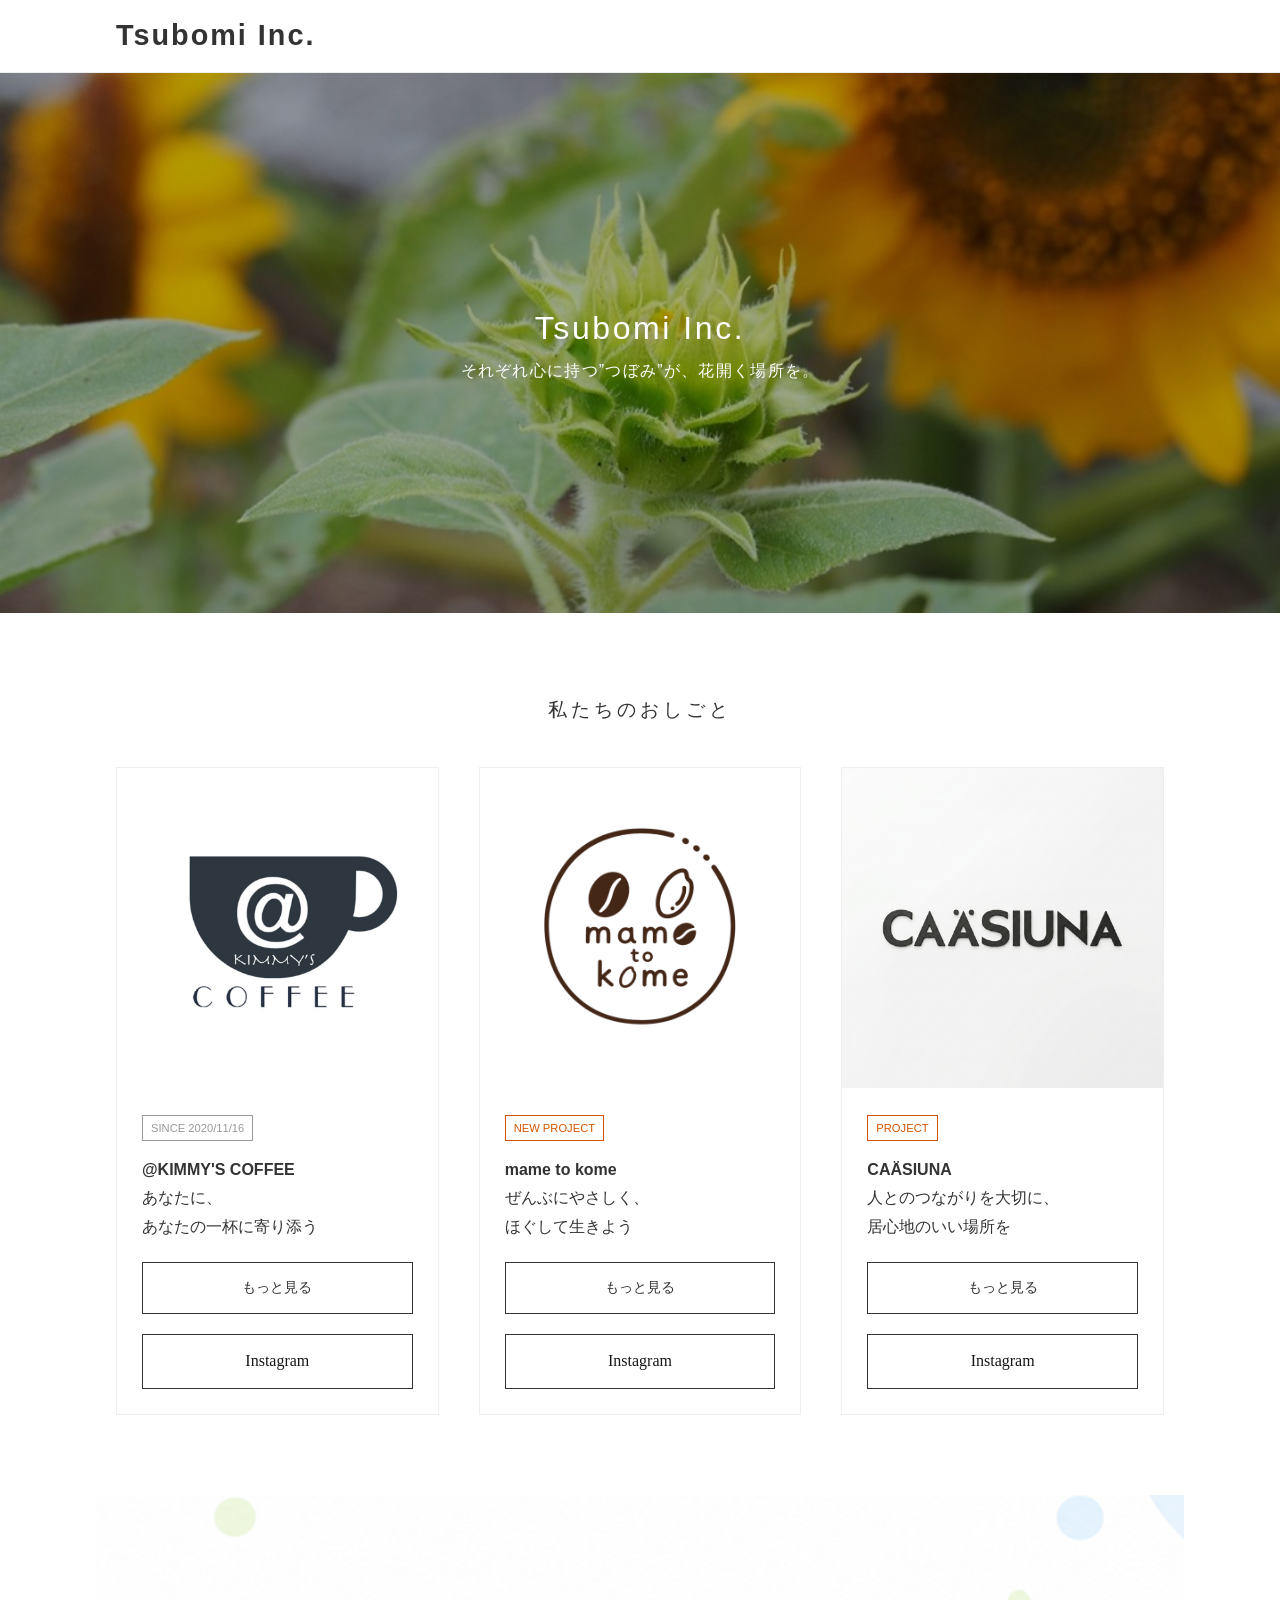
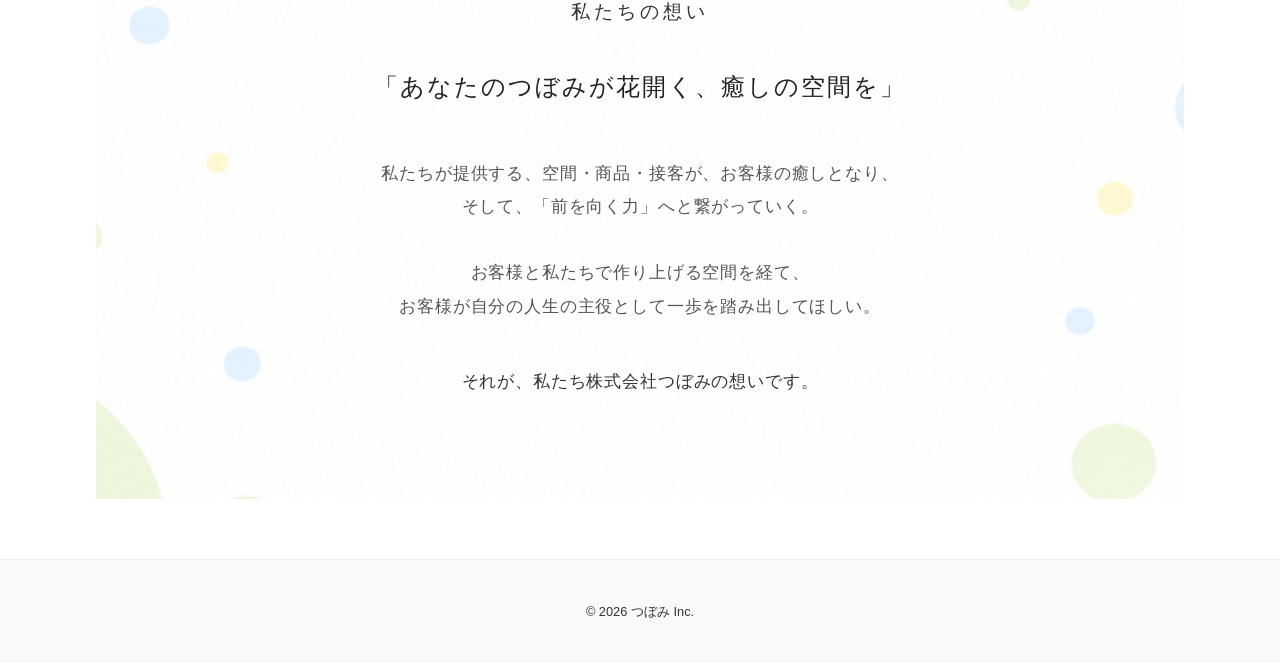
==== index.html @ c1097f4b "Add files via upload" ====
<!DOCTYPE html>
<html lang="ja">
<head>
    <meta charset="UTF-8">
    <meta name="viewport" content="width=device-width, initial-scale=1.0">
    <title>Tsubomi Inc. Portfolio</title>
    <link rel="stylesheet" href="css/common.css">
    <link rel="stylesheet" href="css/top.css">
</head>
<body>
    <header>
        <div class="headerContents">
            <h1 onclick="location.href='./index.html'">Tsubomi Inc.</h1>
        </div>
    </header>

    <section class="slideImages">
        <div>
            <div class="slide active" style="background-image: url('img/top/slide1.jpg');"></div>
            <div class="slide" style="background-image: url('img/top/slide2.jpg');"></div>
            <div class="slide" style="background-image: url('img/top/slide3.jpg');"></div>
            <div class="slide" style="background-image: url('img/top/slide4.jpg');"></div>
            <div class="slide" style="background-image: url('img/top/slide5.jpg');"></div>
        </div>
        <div class="slideImages-text">
            <h2 class="slideImages-title">Tsubomi Inc.</h2>
            <p class="slideImages-subtitle">それぞれ心に持つ”つぼみ”が、花開く場所を。</p>
        </div>
    </section>


    <main class="main-content">
        <section class="business">
            <h3 class="section-title">私たちのおしごと</h3>
            <div class="grid">
                <div class="card" 
                    data-images=
                        '["img/top/thumb_kimmyscoffee1.jpg", "img/top/thumb_kimmyscoffee2.jpg", "img/top/thumb_kimmyscoffee3.jpg", "img/top/thumb_kimmyscoffee4.jpg", "img/top/thumb_kimmyscoffee5.jpg"]'
                    >
                    <div class="card-img" style="background-image: url('img/top/thumb_kimmyscoffee1.jpg');"></div>
                    <div class="card-body">
                        <span class="label">SINCE 2020/11/16</span>
                        <h4>@KIMMY'S COFFEE</h4>
                        <p>
                            あなたに、
                            <br>
                            あなたの一杯に寄り添う
                        </p>
                        <a href="pages/kimmyscoffee.html" class="btn-more">もっと見る</a>
                        <a href="https://www.instagram.com/kimmys_coffee?utm_source=ig_web_button_share_sheet&igsh=ZDNlZDc0MzIxNw==" target="_blank" class="btn-instagram">Instagram</a>
                    </div>
                </div>
                <div class="card">
                    <div class="card-img" style="background-image: url('img/top/thumb_mametokome1.jpg');"></div>
                    <div class="card-body">
                        <span class="label new">NEW PROJECT</span>
                        <h4>mame to kome</h4>
                        <p>
                            ぜんぶにやさしく、
                            <br>
                            ほぐして生きよう
                        </p>
                        <a href="pages/mame_to_kome.html" class="btn-more">もっと見る</a>
                        <!--<p class="btn-more" style="background-color: #616161;">Coming Soon</p>-->
                        <a href="https://www.instagram.com/mame__to__kome?utm_source=ig_web_button_share_sheet&igsh=ZDNlZDc0MzIxNw==" target="_blank" class="btn-instagram">Instagram</a>
                    </div>
                </div>
                <div class="card">
                    <div class="card-img" style="background-image: url('img/top/thumb_caasiuna1.jpg');"></div>
                    <div class="card-body">
                        <span class="label new">PROJECT</span>
                        <h4>CAÄSIUNA</h4>
                        <p>
                            人とのつながりを大切に、
                            <br>
                            居心地のいい場所を
                        </p>
                        <a href="pages/caasiuna.html" class="btn-more">もっと見る</a>
                        <a href="https://www.instagram.com/caasiuna?utm_source=ig_web_button_share_sheet&igsh=ZDNlZDc0MzIxNw==" target="_blank" class="btn-instagram">Instagram</a>
                    </div>
                </div>
            </div>
        </section>
        <section class="our-philosophy" style="background-image: url('img/top/philosophy-concept-image.jpg');">
            <h3 class="section-title">私たちの想い</h3>
            <div class="philosophy-content">
                <h4 class="philosophy-concept">「あなたのつぼみが花開く、癒しの空間を」</h4>
                
                <div class="philosophy-text">
                    <p>
                        私たちが提供する、空間・商品・接客が、お客様の癒しとなり、<br class="pc-only">
                        そして、「前を向く力」へと繋がっていく。
                    </p>
                    <p>
                        お客様と私たちで作り上げる空間を経て、<br class="pc-only">
                        お客様が自分の人生の主役として一歩を踏み出してほしい。
                    </p>
                    <p class="philosophy-highlight">
                        それが、私たち株式会社つぼみの想いです。
                    </p>
                </div>
            </div>
        </section>
    </main>


    <footer>
        <p>&copy; 2026 つぼみ Inc.</p>
    </footer>

    <script src="js/common.js"></script>
</body>
</html>
---- css/common.css ----
/* リセット・共通設定 */
* {
    box-sizing:border-box;
    margin:0;
    padding:0;
}

body {
    font-family:"Helvetica Neue", Arial, sans-serif;
    color:#333;
    background:#fff;
    line-height:1.8;
}

/* ==============
   ヘッダー
   ============== */
header {
    padding:10px 0;
    border-bottom:1px solid #eee;
    position:sticky;
    top: 0;
    background:#fff;
    z-index:100;
}

.headerContents {
    text-align:left;
    max-width:85%;
    margin:0 auto;
    padding:0 20px;
}

header h1 {
    font-size:1.8rem;
    letter-spacing:2px;
    cursor: pointer;
}

/* ============================
   ヒーローエリア（スライドショー）
   ============================ */
.slideImages {
    height:60vh;
    position:relative;
    overflow:hidden;
    background:#000;
}

.slide.active {
    opacity:1;
}

.slide {
    position:absolute;
    width:100%;
    height:100%;
    background-size:cover;
    background-position:center;
    opacity:0;
    transition:opacity 1s;
}

.slideImages-text { 
    position:absolute; 
    width:100%; 
    height:100%; 
    display:flex; 
    flex-direction:column; 
    align-items:center; 
    justify-content:center;
    color:#fff;
    background:rgba(0,0,0,0.3);
    z-index:2; 
}

.slideImages-title {
    font-family:'Inter', sans-serif;
    font-weight:350;
    letter-spacing:0.08em;
    font-size:32px;
}

.slideImages-subtitle {
    font-family:"Noto Sans JP", sans-serif;
    font-weight:300;
    letter-spacing:0.08em;
    font-size:16px;
    text-align:center;
}

/* ============================
   フッター
   ============================ */
footer {
    text-align:center;
    padding:40px 0;
    background:#f9f9f9;
    font-size:0.8rem;
    border-top:1px solid #eee;
    margin-top:60px;
}

/* レスポンシブ */
@media (max-width: 768px) {
    header h1 {
        font-size:1.4rem;
    }
}
---- css/top.css ----
/* ==========================================================================
   事業紹介グリッド (Existing Styles[cite:9])
   ========================================================================== */

.business { 
    padding:80px 20px;
    max-width:85%;
    margin:0 auto;
}

.section-title { 
    text-align:center; 
    margin-bottom:40px; 
    font-weight:300; 
    letter-spacing:4px; 
}

.grid { 
    display:grid; 
    grid-template-columns:repeat(auto-fit, minmax(300px, 1fr)); 
    gap:40px; 
}

.card { 
    border:1px solid #eee; 
    overflow:hidden; 
    transition:transform 0.3s; 
}

.card:hover { 
    transform:translateY(-5px); 
}

.card-img { 
    height:320px; 
    background-size:cover; 
    background-position:center; 
    position:relative;
    overflow:hidden;
    z-index:1;
    transition:opacity 0.5s ease-in-out; 
}

.card-body { 
    padding:25px; 
}

.label { 
    font-size:0.7rem; 
    color:#999; 
    border:1px solid #999; 
    padding:2px 8px; 
    margin-bottom:15px; 
    display:inline-block; 
}

.label.new { 
    color:#d35400; 
    border-color:#d35400; 
}

.btn-more { 
    display:block; 
    text-align:center; 
    padding:12px; 
    border:1px solid #333; 
    color:#333; 
    text-decoration:none; 
    margin-top:20px; 
    font-size:0.9rem; 
}

.btn-more:hover { 
    background-color:#eee;
}

.btn-instagram { 
    display:block; 
    font-family:serif;
    text-align:center; 
    padding:12px; 
    border:1px solid #333; 
    color:#171717; 
    text-decoration:none; 
    margin-top:20px; 
    font-size:16px; 
}

.btn-instagram:hover { 
    background-color:#eee; 
}

@media (max-width:768px) {
    .grid { 
        grid-template-columns:1fr; 
    }
}

/* ==========================================================================
   カード画像切り替え用追加スタイル (ヒーローエリアと統一[cite:10])
   ========================================================================== */

/* 
   背面レイヤー (::before)
   本体が透明になる間、次に表示される画像をここで待機させます
*/
.card-img::before {
    content:"";
    position:absolute;
    top:0;
    left:0;
    width:100%;
    height:100%;
    background-size:cover;
    background-position:center;
    background-image:var(--next-img); /* JSから次の画像を受け取る */
    z-index:-1; /* 本体の背景画像の下に配置 */
}

/* 
   JavaScriptでこのクラスが付与されると、
   本体が2秒かけて透明になり、背面の ::before が見えてきます
*/
.card-img.fade-out {
    opacity:0;
}

/* ==========================================================================
   私たちの想い (our-philosophy) 統一感重視スタイル
   ========================================================================== */
.our-philosophy {
    padding:100px 20px; /* 上下の十分な余白で空気感を演出 */
    text-align:center;
    background-position:center;
    max-width:85%;
    height:100%;
    background-repeat:no-repeat;
    margin:0 auto;
}

/* コンテンツ全体の幅制限 */
.philosophy-content {
    max-width:100%;
    margin:0 auto;
    padding:0 20px;
}

/* 企業理念（メインコピー） */
.philosophy-concept {
    font-size:1.5rem;
    font-weight:300;       /* 「私たちのおしごと」のタイトルと統一 */
    letter-spacing:2px;
    color:#222;
    margin-bottom:50px;
    line-height:1.6;
}

/* 背景にある想いの文章 */
.philosophy-text {
    display:flex;
    flex-direction:column;
    gap:32px;              /* 行間ではなく段落間の心地よい余白 */
}

.philosophy-text p {
    font-size:1.05rem;
    color:#555;            /* カード内のテキストに近い、強すぎない黒 */
    line-height:2;         /* ゆったりとした読みやすさ */
    letter-spacing:0.05em;
    margin:0;
}

/* 最後の締めの一文をわずかに強調 */
.philosophy-highlight {
    font-weight:400;
    color:#333 !important;
    margin-top:10px !important;
}

/* PC時のみ改行するためのクラス */
.pc-only {
    display:inline;
}

/* ==========================================================================
   レスポンシブ対応（スマホ用）
   ========================================================================== */
@media (max-width:768px) {
    .section-title{
        font-size:15px;
    }

    .label { 
        font-size:8.5px; 
        color:#999; 
        border:1px solid #999; 
        padding:2px 8px; 
        margin-bottom:8.5px; 
        display:inline-block; 
    }

    .card-body h4{
        font-size:15px;
    }

    .card-body p{
        font-size:12px;
    }

    .btn-more { 
    display:block; 
    text-align:center; 
    padding:12px; 
    border:1px solid #333; 
    color:#333; 
    text-decoration:none; 
    margin-top:20px; 
    font-size:11px; 
    }

    .btn-more:hover { 
        background-color:#eee;
    }

    .btn-instagram { 
        display:block; 
        font-family:serif;
        text-align:center; 
        padding:12px; 
        border:1px solid #333; 
        color:#171717; 
        text-decoration:none; 
        margin-top:20px; 
        font-size:11px; 
    }

    .our-philosophy {
        padding:70px 0 90px; /* スマホ用に上下余白を少しタイトに */
    }

    .philosophy-concept {
        font-size:14.0px;
        margin-bottom:30px;
        padding:0 10px;
    }

    .philosophy-text {
        gap:21px;
    }

    .philosophy-text p {
        font-size:11px;
        line-height:1.8;
        padding:0 5px;
        text-align:center/*justify*/;  /* スマホ画面で文字の端を揃えてスッキリ見せる */
    }

    /* スマホでは画面幅に応じて自然に改行させるためPC用の改行を無効化 */
    /* PC時のみ改行するためのクラス */
    .mobile-only {
        display:inline;
    }
}
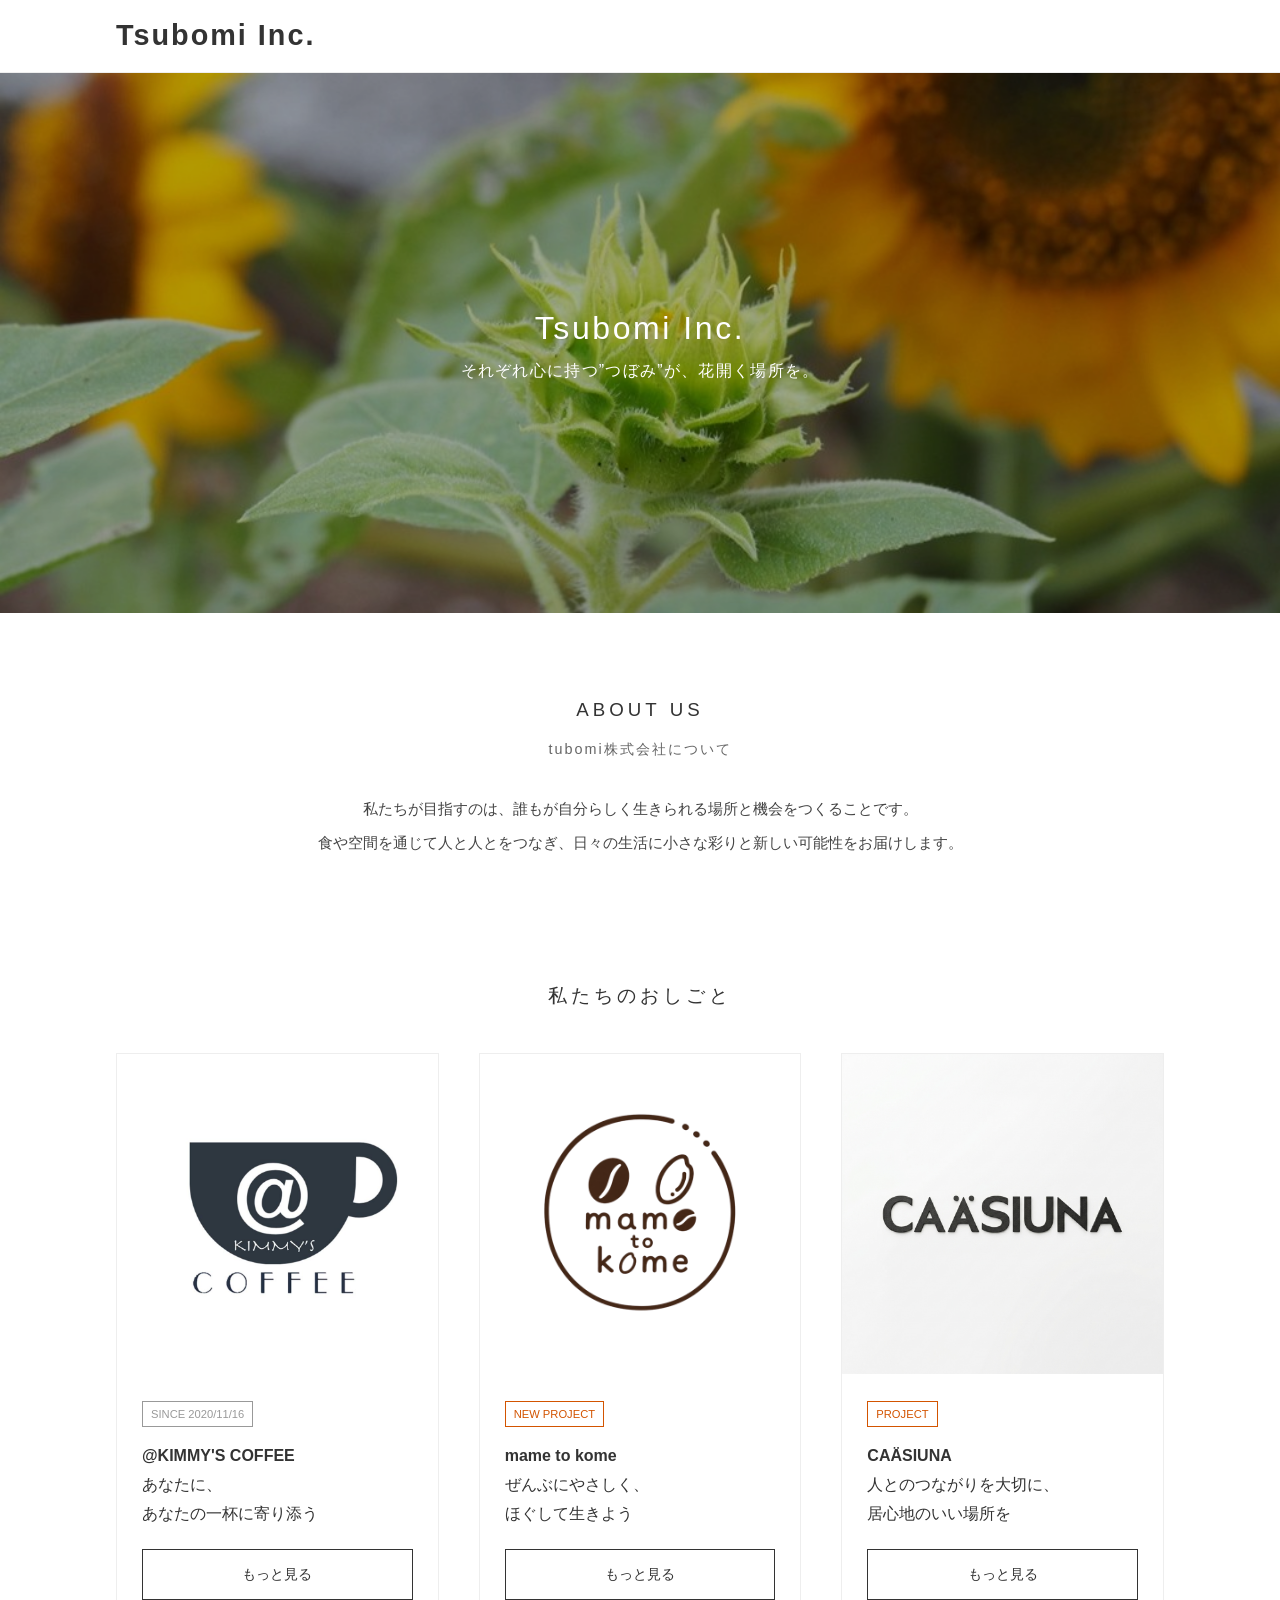
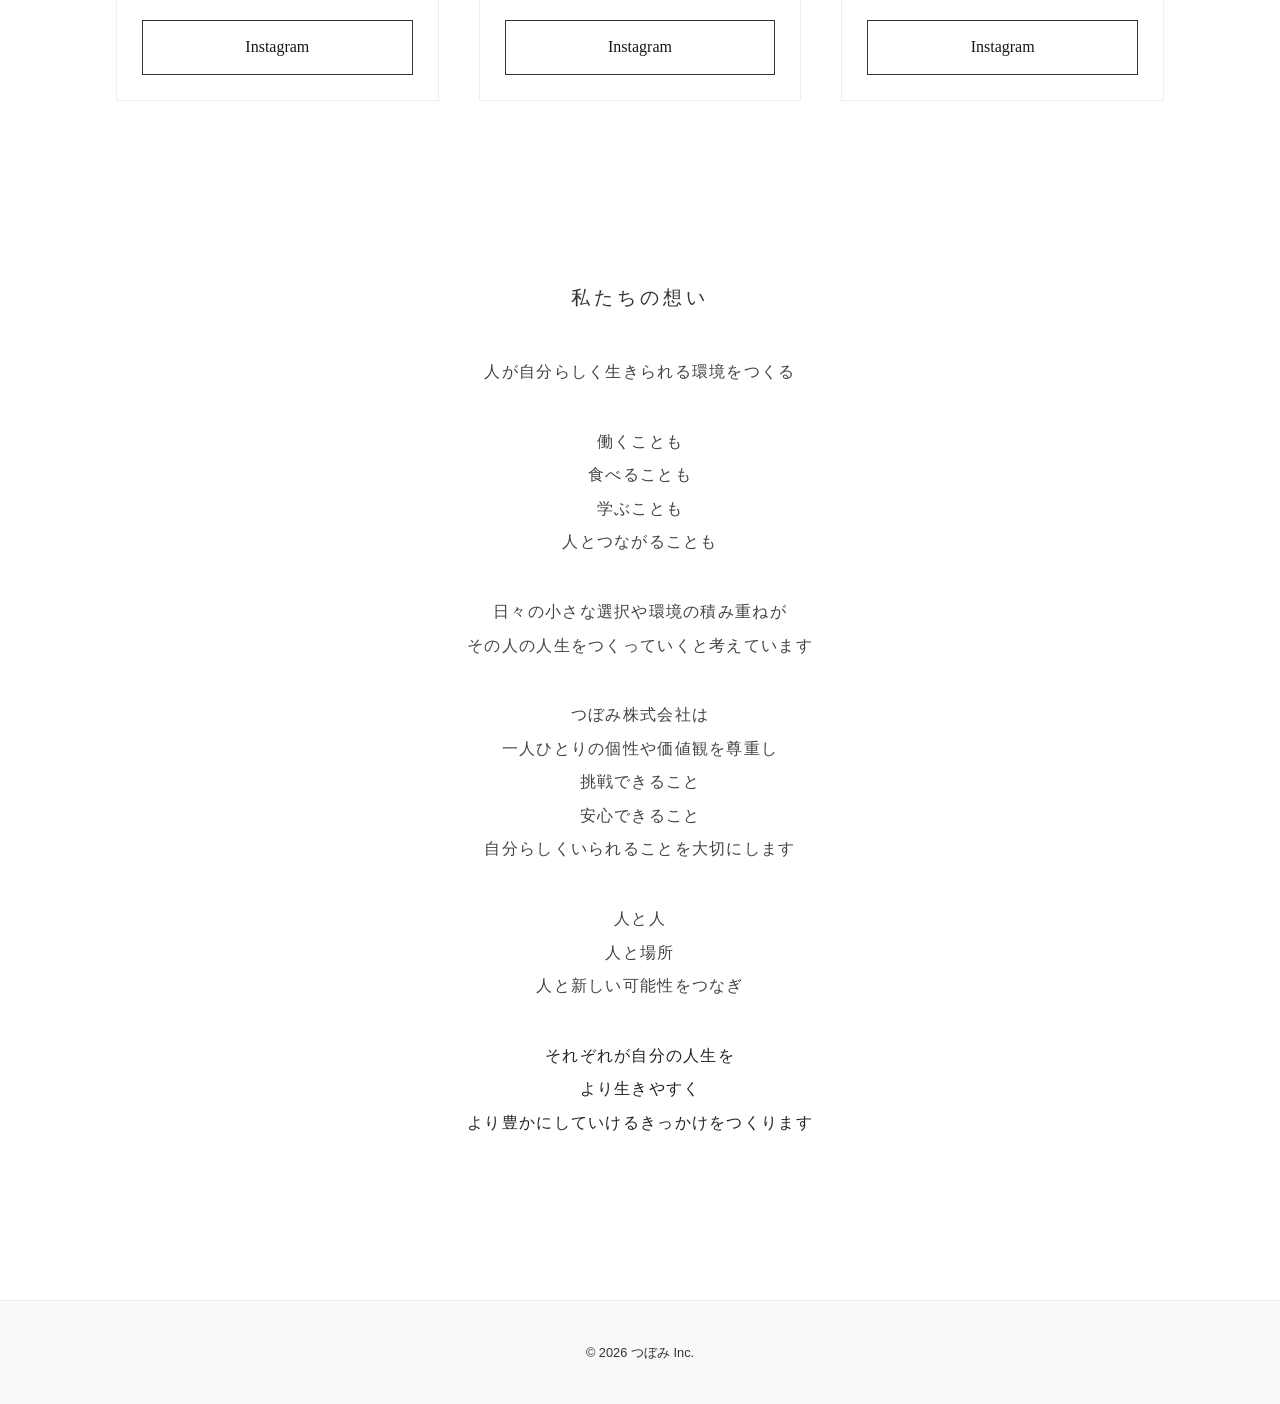
==== commit 96f17213: "Add files via upload" ====
--- a/index.html
+++ b/index.html
@@ -30,6 +30,18 @@
 
 
     <main class="main-content">
+
+        <section class="about-us">
+            <h3 class="section-title">ABOUT US</h3>
+            <p class="about-subtitle">tubomi株式会社について</p>
+            <div class="about-content">
+                <p>
+                    私たちが目指すのは、誰もが自分らしく生きられる場所と機会をつくることです。<br>
+                    食や空間を通じて人と人とをつなぎ、日々の生活に小さな彩りと新しい可能性をお届けします。
+                </p>
+            </div>
+        </section>
+
         <section class="business">
             <h3 class="section-title">私たちのおしごと</h3>
             <div class="grid">
@@ -81,6 +93,50 @@
                 </div>
             </div>
         </section>
+        <!-- 更新：私たちの想い（経営理念） -->
+        <!-- 私たちの想い（経営理念） -->
+        <section class="our-philosophy">
+            <h3 class="section-title">私たちの想い</h3>
+            <div class="philosophy-content">
+                <div class="philosophy-text">
+                    <p class="philosophy-concept">人が自分らしく生きられる環境をつくる</p>
+                    
+                    <p class="philosophy-group">
+                        働くことも<br>
+                        食べることも<br>
+                        学ぶことも<br>
+                        人とつながることも
+                    </p>
+                    
+                    <p class="philosophy-group">
+                        日々の小さな選択や環境の積み重ねが<br>
+                        その人の人生をつくっていくと考えています
+                    </p>
+                    
+                    <p class="philosophy-group">
+                        つぼみ株式会社は<br>
+                        一人ひとりの個性や価値観を尊重し<br>
+                        挑戦できること<br>
+                        安心できること<br>
+                        自分らしくいられることを大切にします
+                    </p>
+                    
+                    <p class="philosophy-group">
+                        人と人<br>
+                        人と場所<br>
+                        人と新しい可能性をつなぎ
+                    </p>
+                    
+                    <p class="philosophy-group philosophy-highlight">
+                        それぞれが自分の人生を<br>
+                        より生きやすく<br>
+                        より豊かにしていけるきっかけをつくります
+                    </p>
+                </div>
+            </div>
+        </section>
+        <!--
+        
         <section class="our-philosophy" style="background-image: url('img/top/philosophy-concept-image.jpg');">
             <h3 class="section-title">私たちの想い</h3>
             <div class="philosophy-content">
@@ -101,6 +157,7 @@
                 </div>
             </div>
         </section>
+        -->
     </main>
 
 
--- a/css/top.css
+++ b/css/top.css
@@ -124,12 +124,90 @@
 .card-img.fade-out {
     opacity:0;
 }
-
+/* ==========================================================================
+   tubomi株式会社について (about-us)
+   ========================================================================== */
+.about-us {
+    padding:80px 20px 40px;
+    max-width:85%;
+    margin:0 auto;
+    text-align:center;
+}
+
+.about-subtitle {
+    font-size:0.9rem;
+    color:#666;
+    letter-spacing:2px;
+    margin-top:-30px;
+    margin-bottom:30px;
+}
+
+.about-content {
+    max-width:700px;
+    margin:0 auto;
+    line-height:2.2;
+    color:#444;
+    font-size:0.95rem;
+}
+
+/* ==========================================================================
+   私たちの想い (our-philosophy) 改訂スタイル
+   ========================================================================== */
+.our-philosophy {
+    padding:100px 20px;
+    text-align:center;
+    background-position:center;
+    background-size:cover;
+    background-repeat:no-repeat;
+    max-width:85%;
+    margin:0 auto;
+}
+
+.philosophy-content {
+    max-width:800px;
+    margin:0 auto;
+    padding:0 20px;
+}
+
+/* 経営理念メインコピー */
+.philosophy-concept {
+    font-size:1.6rem;
+    font-weight:400;
+    letter-spacing:3px;
+    color:#222;
+    margin-bottom:50px;
+    line-height:1.6;
+}
+
+/* 本文テキストブロック */
+.philosophy-text {
+    display:flex;
+    flex-direction:column;
+    gap:36px;
+}
+
+.philosophy-text p {
+    font-size:1rem;
+    color:#444;
+    line-height:2.1;
+    letter-spacing:0.08em;
+    margin:0;
+}
+
+.philosophy-list {
+    line-height:2.4 !important;
+}
+
+.philosophy-highlight {
+    font-weight:500;
+    color:#222 !important;
+}
 /* ==========================================================================
    私たちの想い (our-philosophy) 統一感重視スタイル
    ========================================================================== */
+/*
 .our-philosophy {
-    padding:100px 20px; /* 上下の十分な余白で空気感を演出 */
+    padding:100px 20px;
     text-align:center;
     background-position:center;
     max-width:85%;
@@ -139,6 +217,7 @@
 }
 
 /* コンテンツ全体の幅制限 */
+/*
 .philosophy-content {
     max-width:100%;
     margin:0 auto;
@@ -146,9 +225,10 @@
 }
 
 /* 企業理念（メインコピー） */
+/*
 .philosophy-concept {
     font-size:1.5rem;
-    font-weight:300;       /* 「私たちのおしごと」のタイトルと統一 */
+    font-weight:300;
     letter-spacing:2px;
     color:#222;
     margin-bottom:50px;
@@ -156,21 +236,23 @@
 }
 
 /* 背景にある想いの文章 */
+/*
 .philosophy-text {
     display:flex;
     flex-direction:column;
-    gap:32px;              /* 行間ではなく段落間の心地よい余白 */
+    gap:32px;
 }
 
 .philosophy-text p {
     font-size:1.05rem;
-    color:#555;            /* カード内のテキストに近い、強すぎない黒 */
-    line-height:2;         /* ゆったりとした読みやすさ */
+    color:#555;
+    line-height:2;
     letter-spacing:0.05em;
     margin:0;
 }
 
 /* 最後の締めの一文をわずかに強調 */
+/*
 .philosophy-highlight {
     font-weight:400;
     color:#333 !important;
@@ -178,6 +260,7 @@
 }
 
 /* PC時のみ改行するためのクラス */
+/*
 .pc-only {
     display:inline;
 }
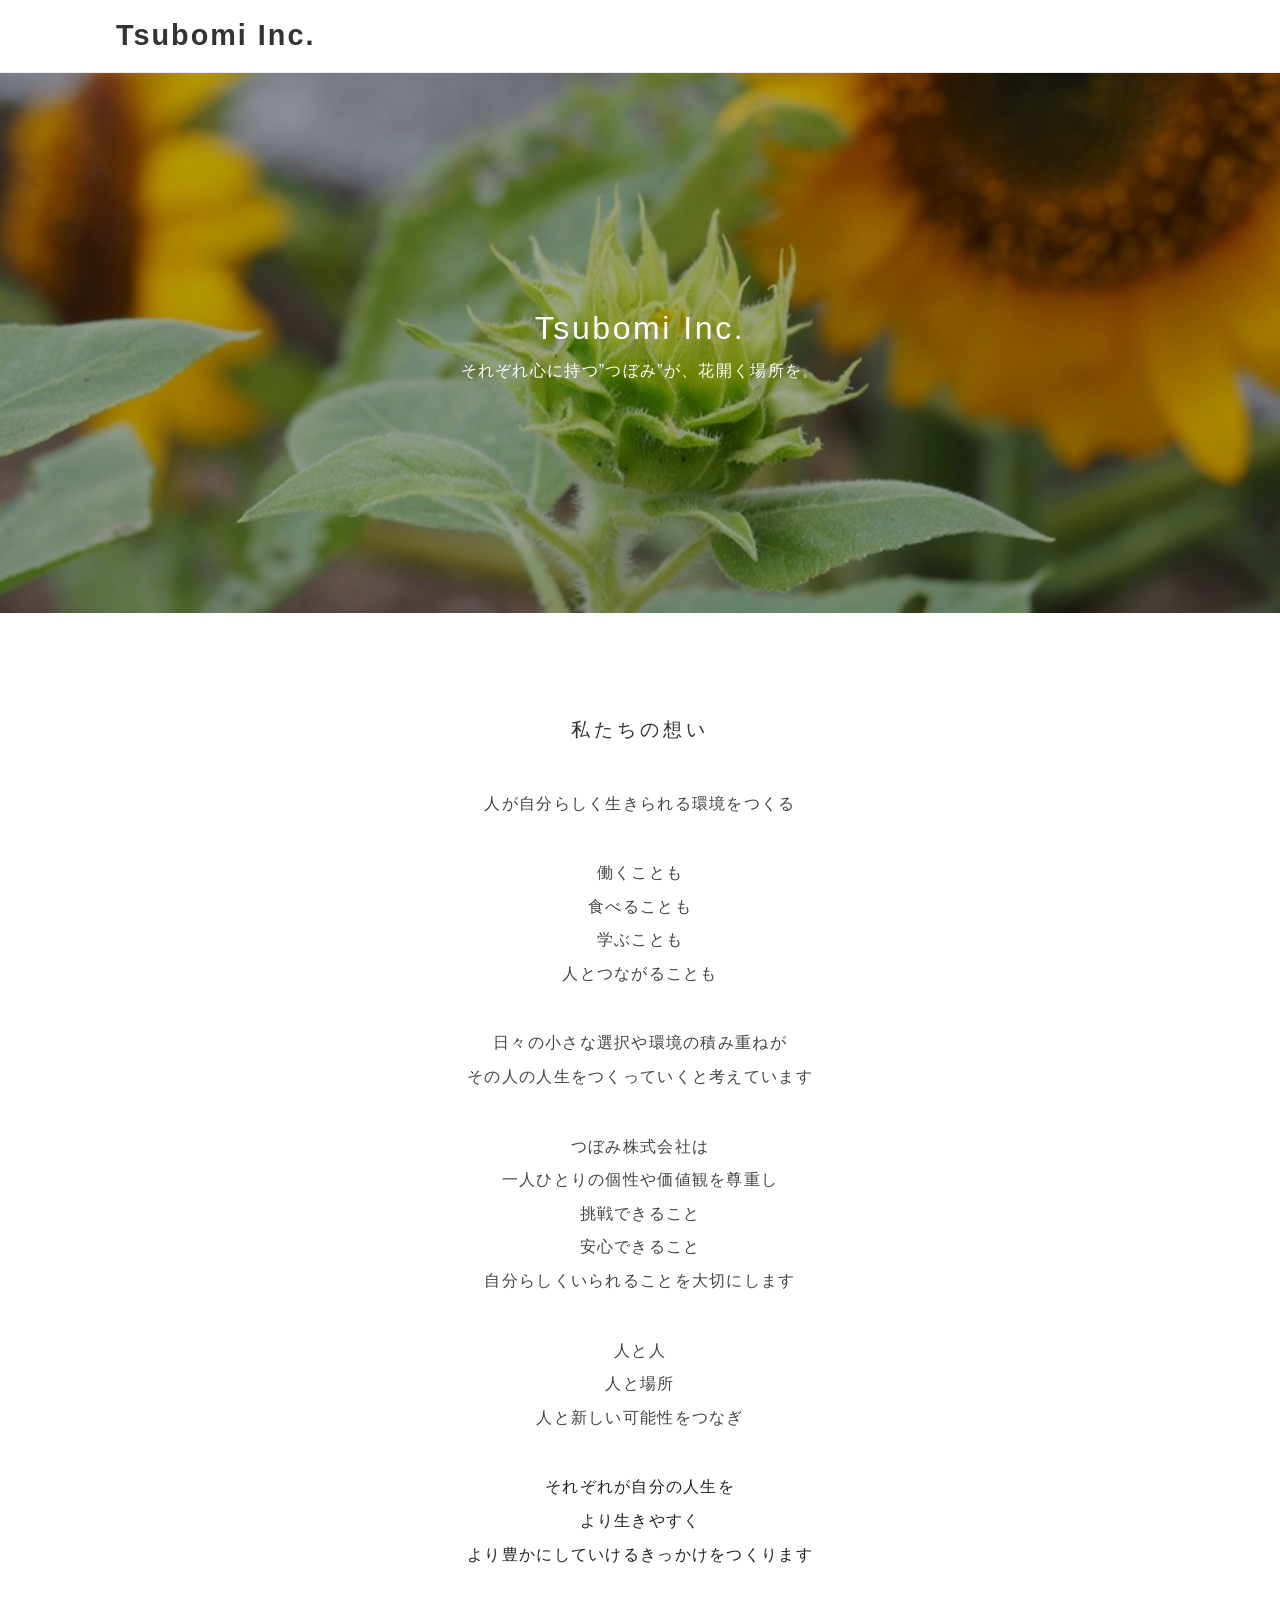
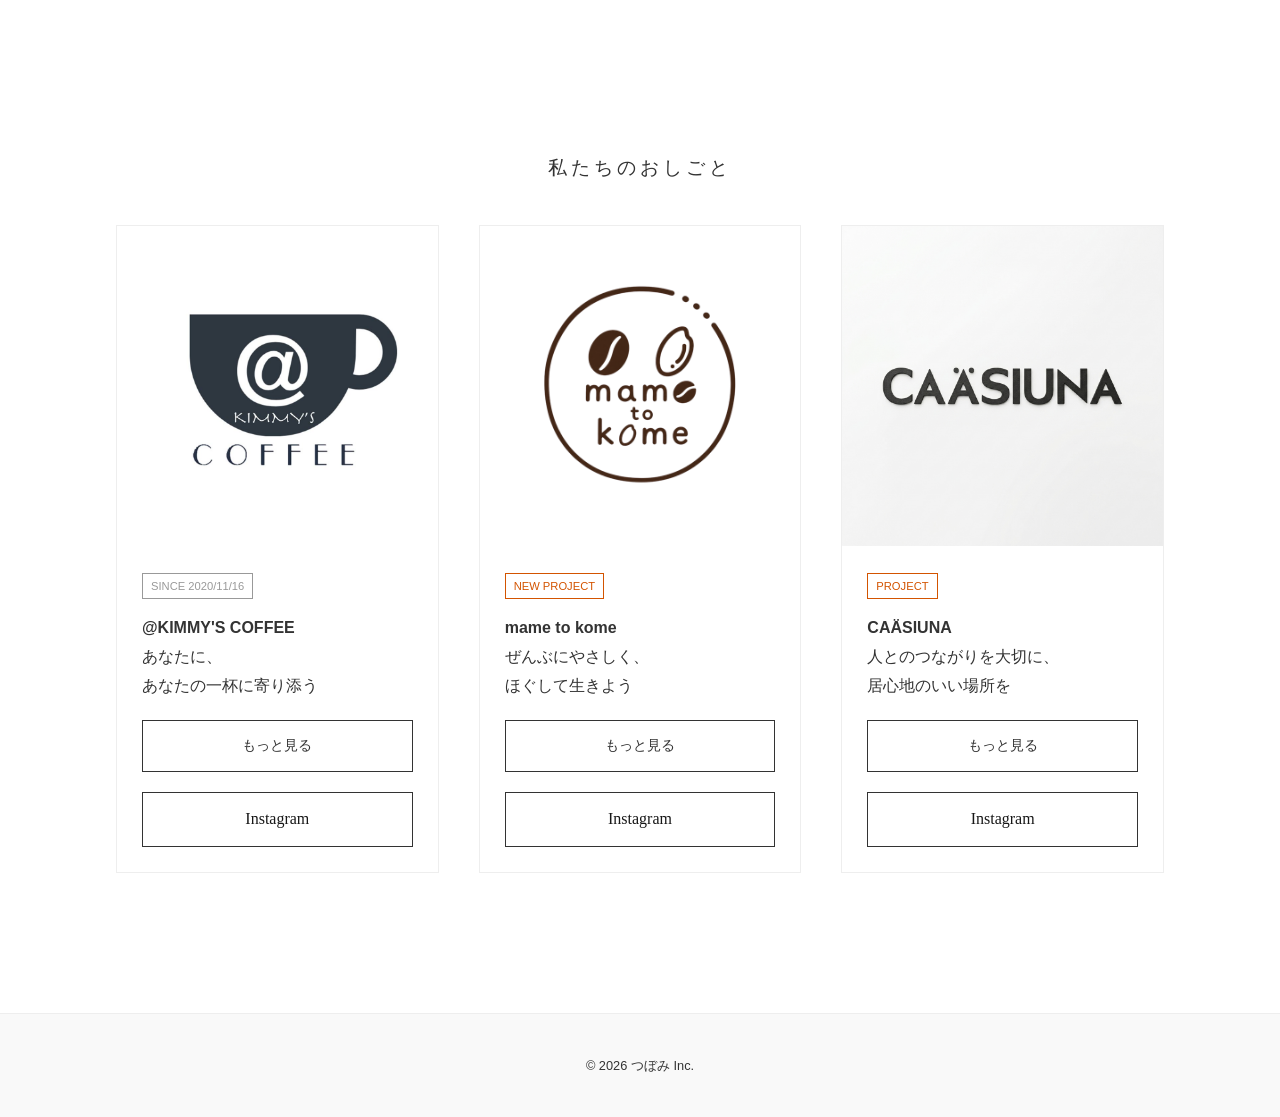
==== commit 59bc1d2c: "Add files via upload" ====
--- a/index.html
+++ b/index.html
@@ -31,6 +31,50 @@
 
     <main class="main-content">
 
+        <!-- 更新：私たちの想い（経営理念） -->
+        <!-- 私たちの想い（経営理念） -->
+        <section class="our-philosophy">
+            <h3 class="section-title">私たちの想い</h3>
+            <div class="philosophy-content">
+                <div class="philosophy-text">
+                    <p class="philosophy-concept">人が自分らしく生きられる環境をつくる</p>
+                    
+                    <p class="philosophy-group">
+                        働くことも<br>
+                        食べることも<br>
+                        学ぶことも<br>
+                        人とつながることも
+                    </p>
+                    
+                    <p class="philosophy-group">
+                        日々の小さな選択や環境の積み重ねが<br>
+                        その人の人生をつくっていくと考えています
+                    </p>
+                    
+                    <p class="philosophy-group">
+                        つぼみ株式会社は<br>
+                        一人ひとりの個性や価値観を尊重し<br>
+                        挑戦できること<br>
+                        安心できること<br>
+                        自分らしくいられることを大切にします
+                    </p>
+                    
+                    <p class="philosophy-group">
+                        人と人<br>
+                        人と場所<br>
+                        人と新しい可能性をつなぎ
+                    </p>
+                    
+                    <p class="philosophy-group philosophy-highlight">
+                        それぞれが自分の人生を<br>
+                        より生きやすく<br>
+                        より豊かにしていけるきっかけをつくります
+                    </p>
+                </div>
+            </div>
+        </section>
+
+        <!--
         <section class="about-us">
             <h3 class="section-title">ABOUT US</h3>
             <p class="about-subtitle">tubomi株式会社について</p>
@@ -41,7 +85,7 @@
                 </p>
             </div>
         </section>
-
+        -->
         <section class="business">
             <h3 class="section-title">私たちのおしごと</h3>
             <div class="grid">
@@ -93,48 +137,7 @@
                 </div>
             </div>
         </section>
-        <!-- 更新：私たちの想い（経営理念） -->
-        <!-- 私たちの想い（経営理念） -->
-        <section class="our-philosophy">
-            <h3 class="section-title">私たちの想い</h3>
-            <div class="philosophy-content">
-                <div class="philosophy-text">
-                    <p class="philosophy-concept">人が自分らしく生きられる環境をつくる</p>
-                    
-                    <p class="philosophy-group">
-                        働くことも<br>
-                        食べることも<br>
-                        学ぶことも<br>
-                        人とつながることも
-                    </p>
-                    
-                    <p class="philosophy-group">
-                        日々の小さな選択や環境の積み重ねが<br>
-                        その人の人生をつくっていくと考えています
-                    </p>
-                    
-                    <p class="philosophy-group">
-                        つぼみ株式会社は<br>
-                        一人ひとりの個性や価値観を尊重し<br>
-                        挑戦できること<br>
-                        安心できること<br>
-                        自分らしくいられることを大切にします
-                    </p>
-                    
-                    <p class="philosophy-group">
-                        人と人<br>
-                        人と場所<br>
-                        人と新しい可能性をつなぎ
-                    </p>
-                    
-                    <p class="philosophy-group philosophy-highlight">
-                        それぞれが自分の人生を<br>
-                        より生きやすく<br>
-                        より豊かにしていけるきっかけをつくります
-                    </p>
-                </div>
-            </div>
-        </section>
+
         <!--
         
         <section class="our-philosophy" style="background-image: url('img/top/philosophy-concept-image.jpg');">
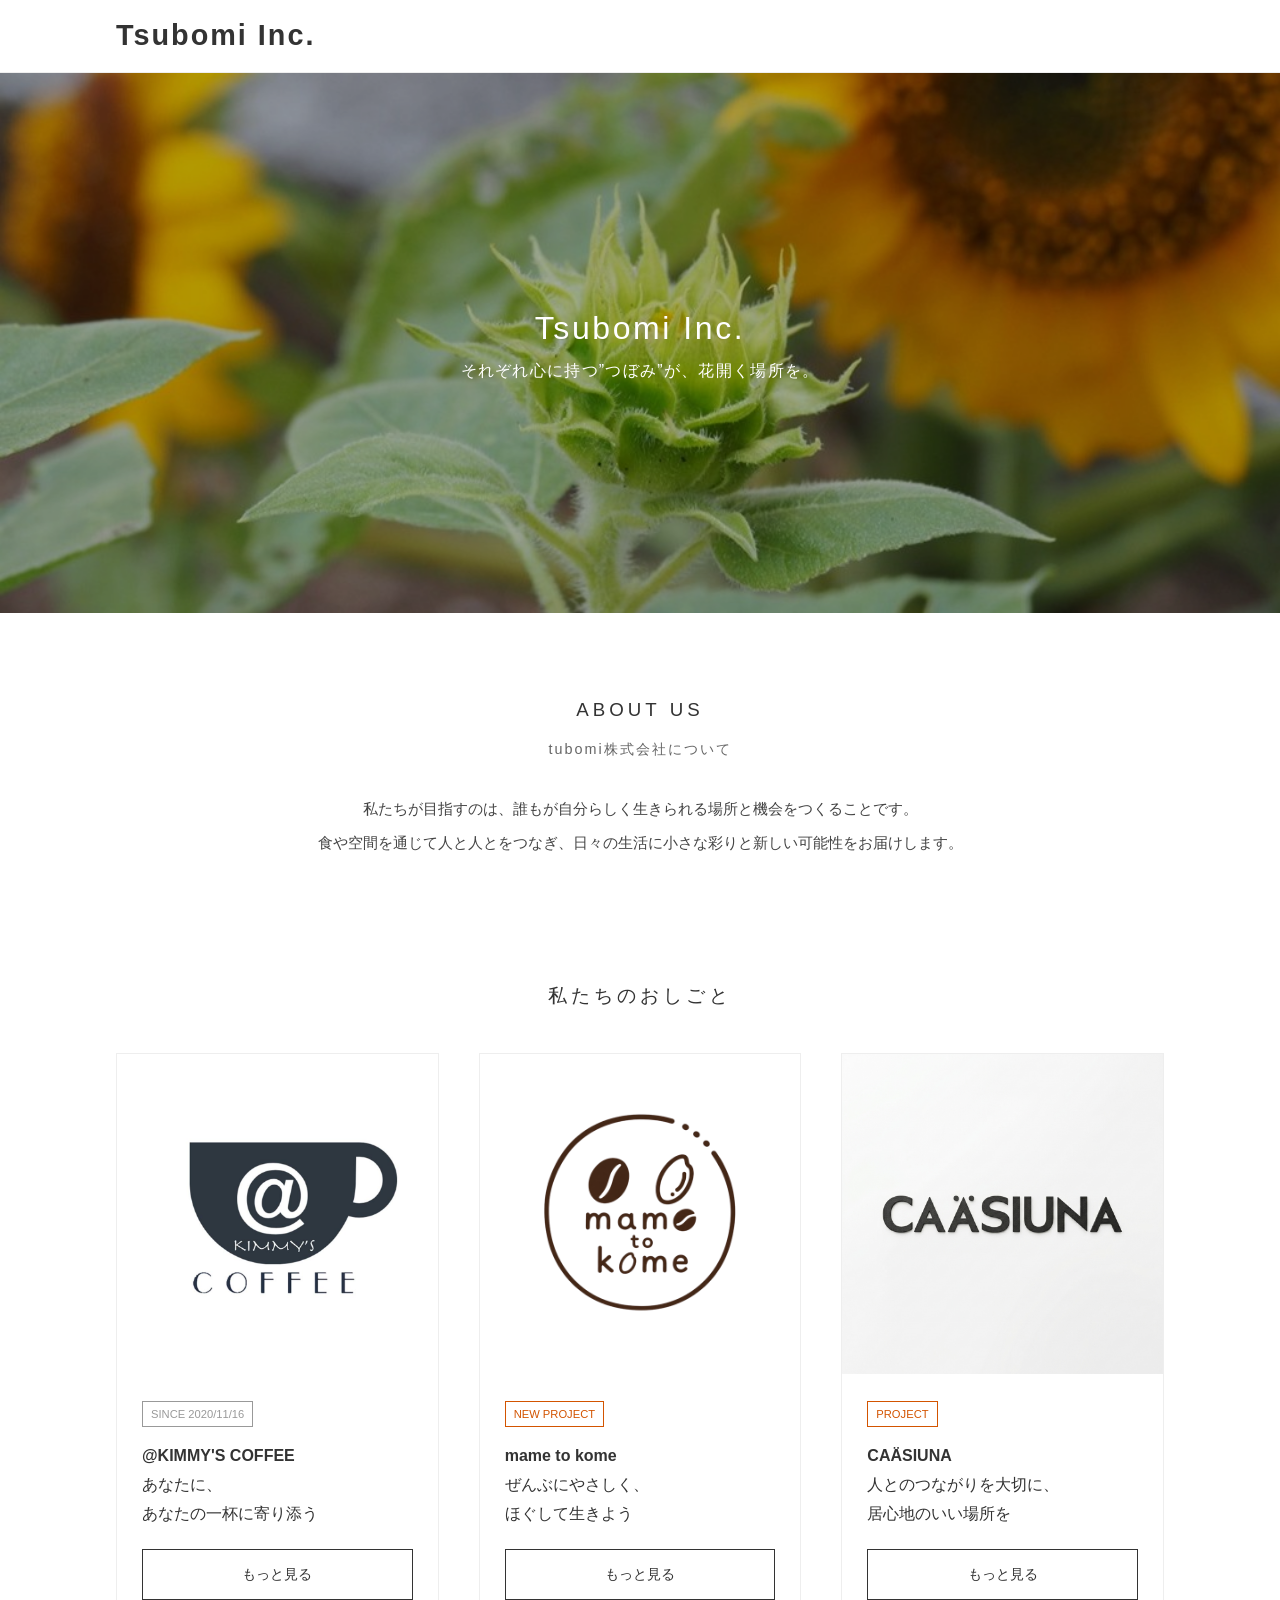
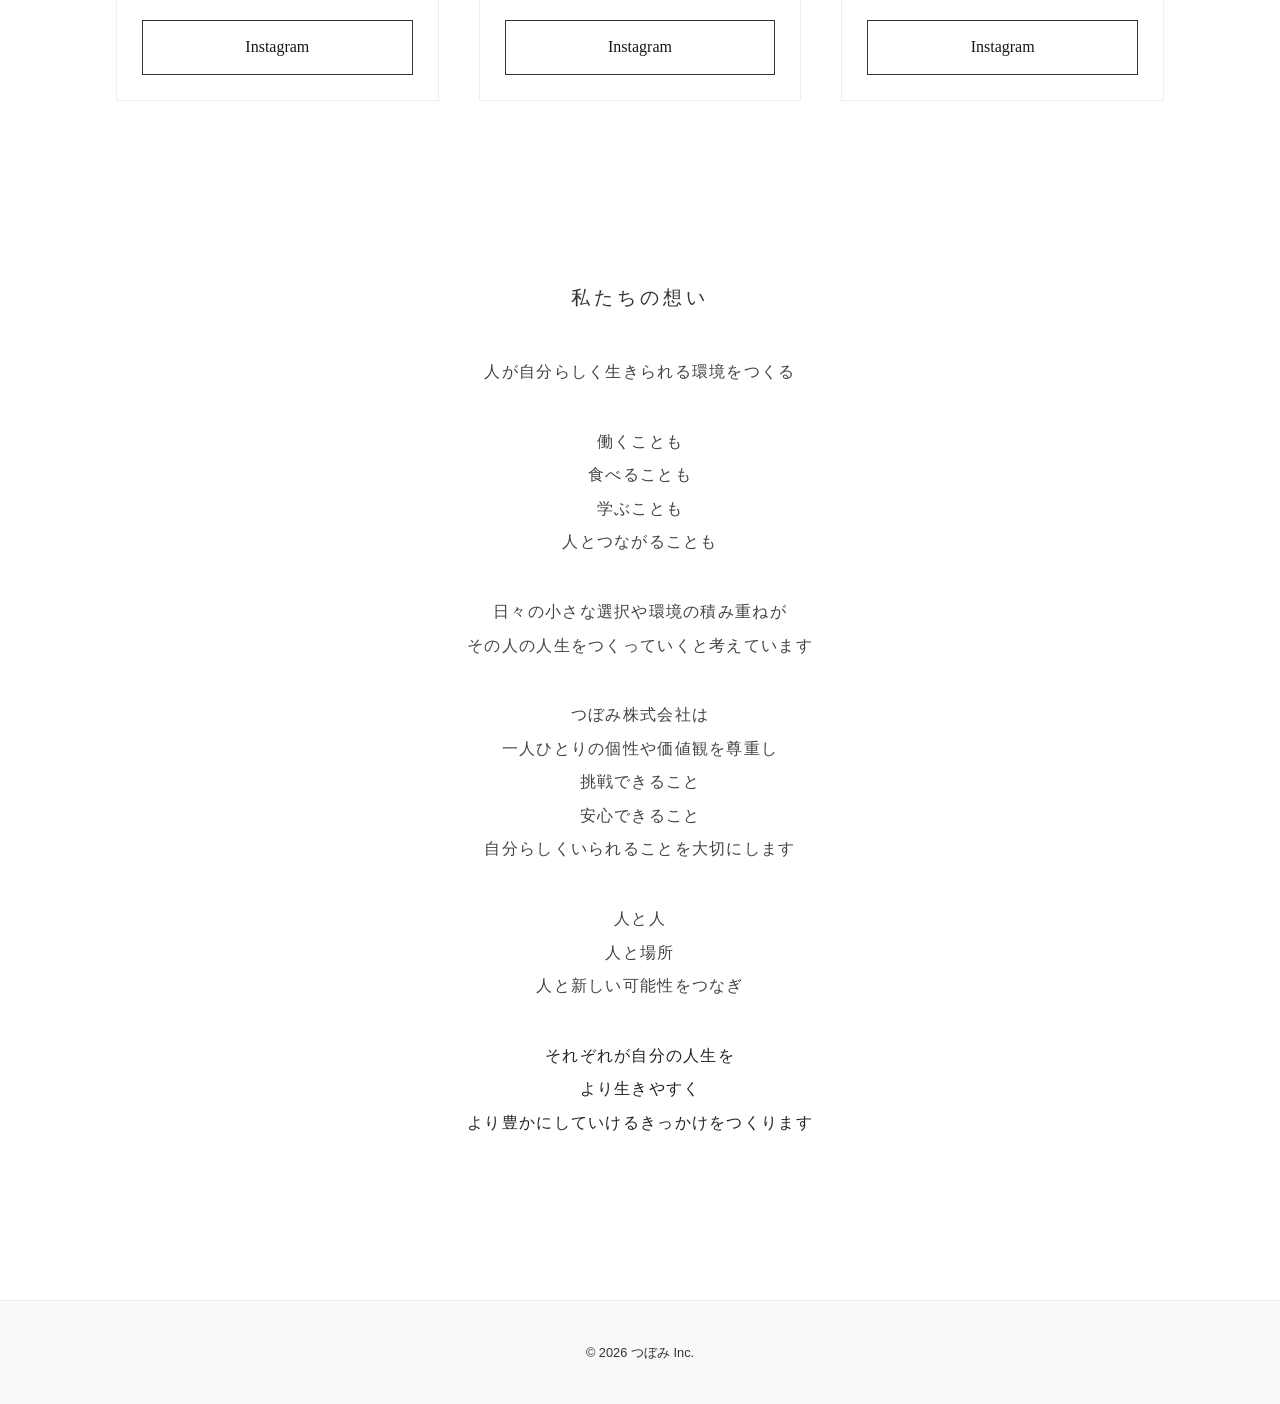
==== commit 807d505c: "Add files via upload" ====
--- a/index.html
+++ b/index.html
@@ -30,51 +30,7 @@
 
 
     <main class="main-content">
-
-        <!-- 更新：私たちの想い（経営理念） -->
-        <!-- 私たちの想い（経営理念） -->
-        <section class="our-philosophy">
-            <h3 class="section-title">私たちの想い</h3>
-            <div class="philosophy-content">
-                <div class="philosophy-text">
-                    <p class="philosophy-concept">人が自分らしく生きられる環境をつくる</p>
-                    
-                    <p class="philosophy-group">
-                        働くことも<br>
-                        食べることも<br>
-                        学ぶことも<br>
-                        人とつながることも
-                    </p>
-                    
-                    <p class="philosophy-group">
-                        日々の小さな選択や環境の積み重ねが<br>
-                        その人の人生をつくっていくと考えています
-                    </p>
-                    
-                    <p class="philosophy-group">
-                        つぼみ株式会社は<br>
-                        一人ひとりの個性や価値観を尊重し<br>
-                        挑戦できること<br>
-                        安心できること<br>
-                        自分らしくいられることを大切にします
-                    </p>
-                    
-                    <p class="philosophy-group">
-                        人と人<br>
-                        人と場所<br>
-                        人と新しい可能性をつなぎ
-                    </p>
-                    
-                    <p class="philosophy-group philosophy-highlight">
-                        それぞれが自分の人生を<br>
-                        より生きやすく<br>
-                        より豊かにしていけるきっかけをつくります
-                    </p>
-                </div>
-            </div>
-        </section>
-
-        <!--
+        
         <section class="about-us">
             <h3 class="section-title">ABOUT US</h3>
             <p class="about-subtitle">tubomi株式会社について</p>
@@ -85,7 +41,7 @@
                 </p>
             </div>
         </section>
-        -->
+        
         <section class="business">
             <h3 class="section-title">私たちのおしごと</h3>
             <div class="grid">
@@ -138,6 +94,48 @@
             </div>
         </section>
 
+        <!-- 更新：私たちの想い（経営理念） -->
+        <!-- 私たちの想い（経営理念） -->
+        <section class="our-philosophy">
+            <h3 class="section-title">私たちの想い</h3>
+            <div class="philosophy-content">
+                <div class="philosophy-text">
+                    <p class="philosophy-concept">人が自分らしく生きられる環境をつくる</p>
+                    
+                    <p class="philosophy-group">
+                        働くことも<br>
+                        食べることも<br>
+                        学ぶことも<br>
+                        人とつながることも
+                    </p>
+                    
+                    <p class="philosophy-group">
+                        日々の小さな選択や環境の積み重ねが<br>
+                        その人の人生をつくっていくと考えています
+                    </p>
+                    
+                    <p class="philosophy-group">
+                        つぼみ株式会社は<br>
+                        一人ひとりの個性や価値観を尊重し<br>
+                        挑戦できること<br>
+                        安心できること<br>
+                        自分らしくいられることを大切にします
+                    </p>
+                    
+                    <p class="philosophy-group">
+                        人と人<br>
+                        人と場所<br>
+                        人と新しい可能性をつなぎ
+                    </p>
+                    
+                    <p class="philosophy-group philosophy-highlight">
+                        それぞれが自分の人生を<br>
+                        より生きやすく<br>
+                        より豊かにしていけるきっかけをつくります
+                    </p>
+                </div>
+            </div>
+        </section>
         <!--
         
         <section class="our-philosophy" style="background-image: url('img/top/philosophy-concept-image.jpg');">
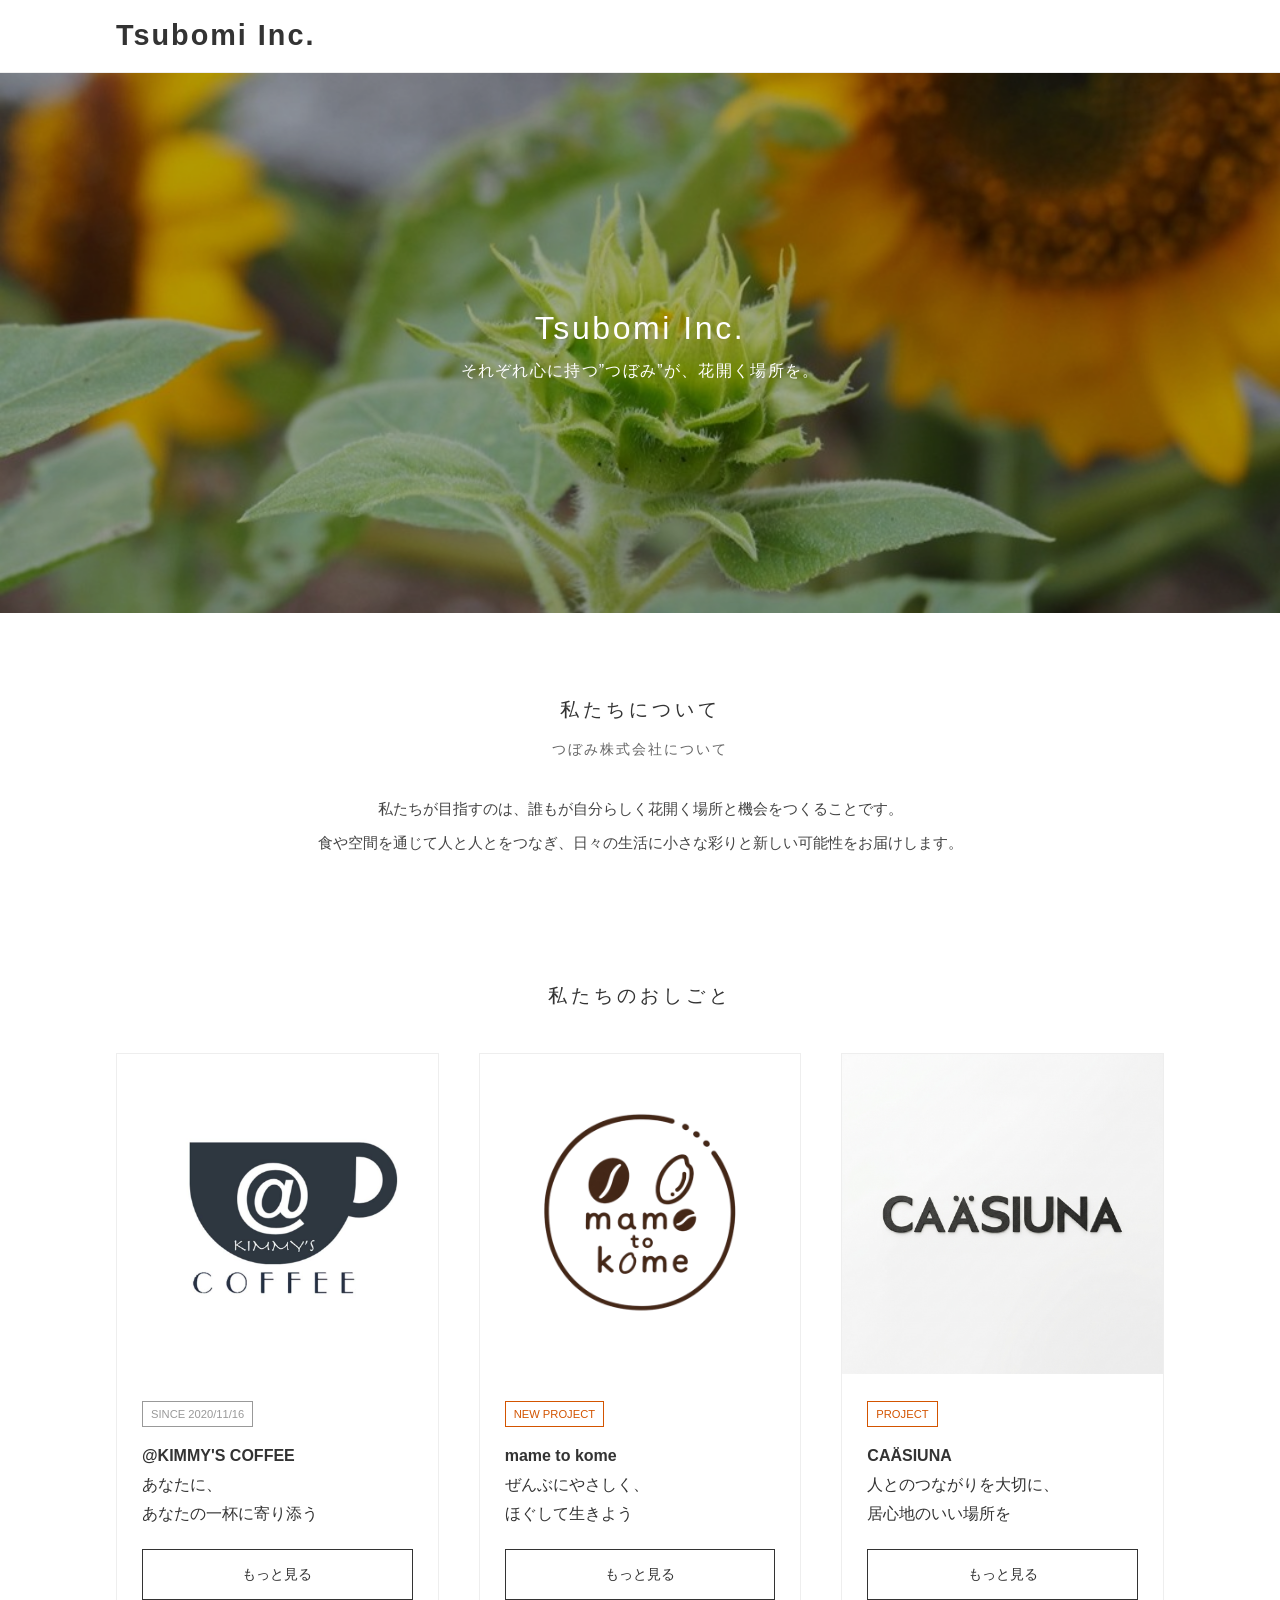
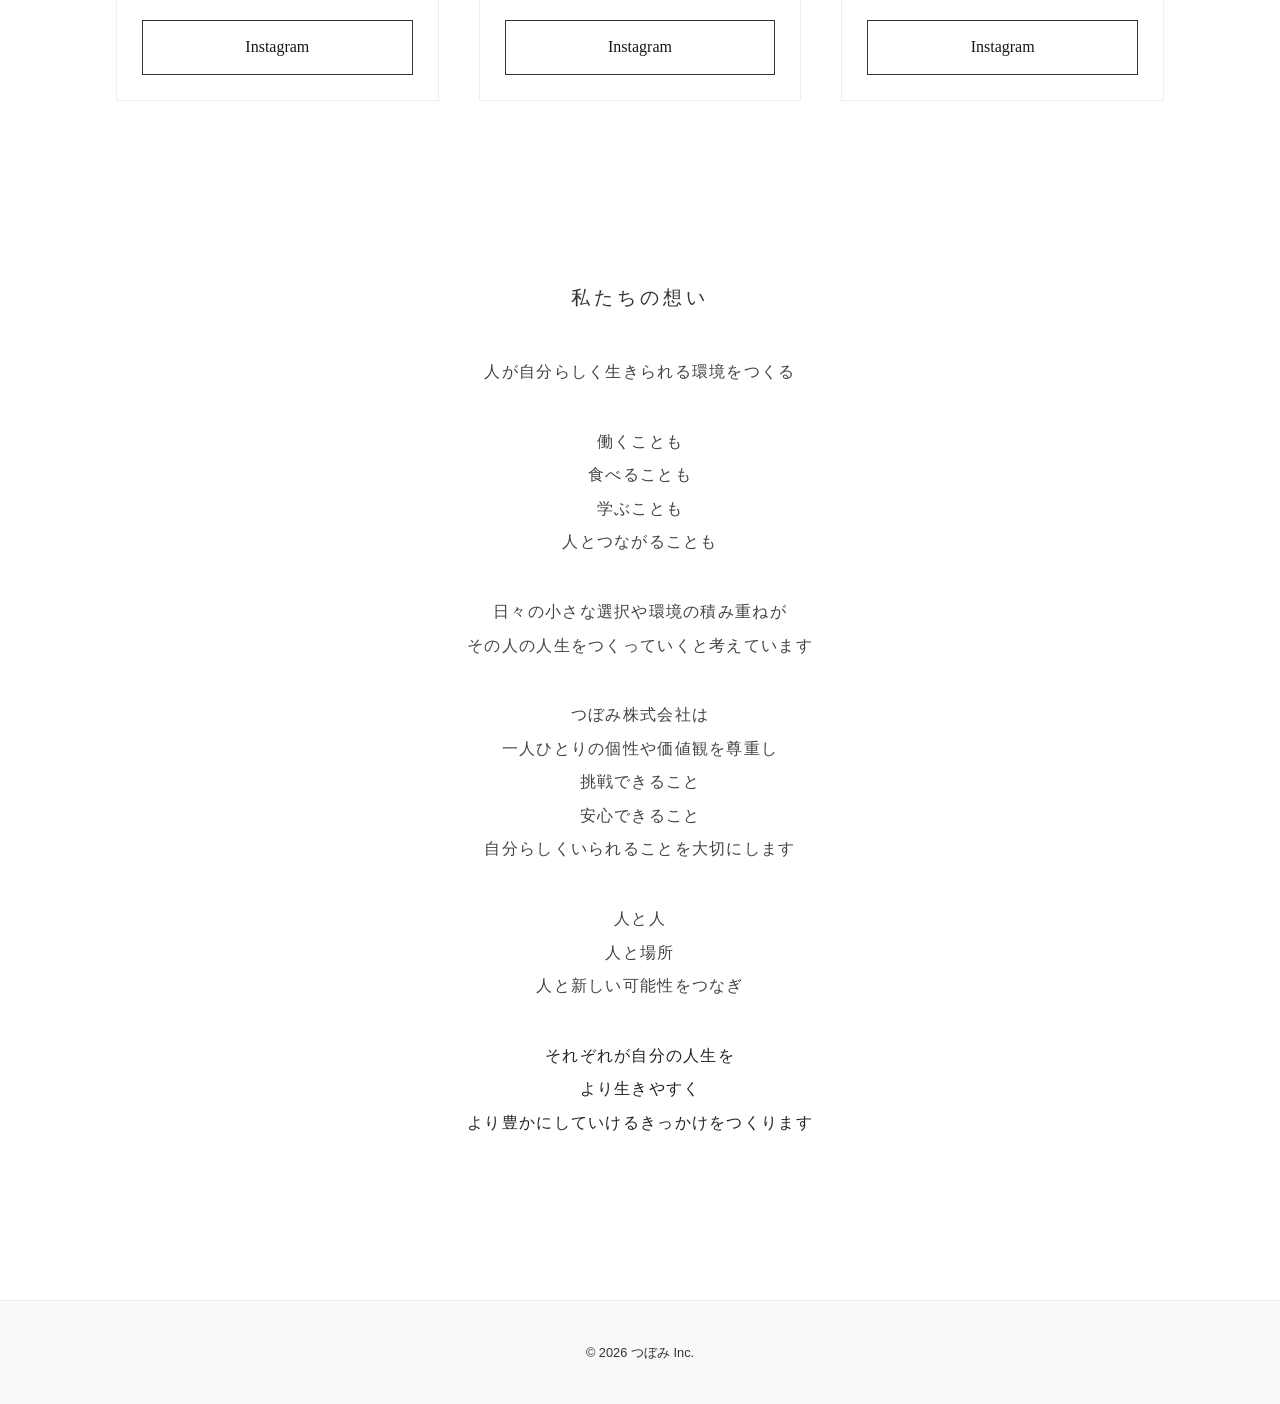
==== commit 0f942b17: "Add files via upload" ====
--- a/index.html
+++ b/index.html
@@ -32,11 +32,11 @@
     <main class="main-content">
         
         <section class="about-us">
-            <h3 class="section-title">ABOUT US</h3>
-            <p class="about-subtitle">tubomi株式会社について</p>
+            <h3 class="section-title">私たちについて</h3>
+            <p class="about-subtitle">つぼみ株式会社について</p>
             <div class="about-content">
                 <p>
-                    私たちが目指すのは、誰もが自分らしく生きられる場所と機会をつくることです。<br>
+                    私たちが目指すのは、誰もが自分らしく花開く場所と機会をつくることです。<br>
                     食や空間を通じて人と人とをつなぎ、日々の生活に小さな彩りと新しい可能性をお届けします。
                 </p>
             </div>
@@ -73,7 +73,6 @@
                             ほぐして生きよう
                         </p>
                         <a href="pages/mame_to_kome.html" class="btn-more">もっと見る</a>
-                        <!--<p class="btn-more" style="background-color: #616161;">Coming Soon</p>-->
                         <a href="https://www.instagram.com/mame__to__kome?utm_source=ig_web_button_share_sheet&igsh=ZDNlZDc0MzIxNw==" target="_blank" class="btn-instagram">Instagram</a>
                     </div>
                 </div>
@@ -94,8 +93,6 @@
             </div>
         </section>
 
-        <!-- 更新：私たちの想い（経営理念） -->
-        <!-- 私たちの想い（経営理念） -->
         <section class="our-philosophy">
             <h3 class="section-title">私たちの想い</h3>
             <div class="philosophy-content">
@@ -136,29 +133,7 @@
                 </div>
             </div>
         </section>
-        <!--
-        
-        <section class="our-philosophy" style="background-image: url('img/top/philosophy-concept-image.jpg');">
-            <h3 class="section-title">私たちの想い</h3>
-            <div class="philosophy-content">
-                <h4 class="philosophy-concept">「あなたのつぼみが花開く、癒しの空間を」</h4>
-                
-                <div class="philosophy-text">
-                    <p>
-                        私たちが提供する、空間・商品・接客が、お客様の癒しとなり、<br class="pc-only">
-                        そして、「前を向く力」へと繋がっていく。
-                    </p>
-                    <p>
-                        お客様と私たちで作り上げる空間を経て、<br class="pc-only">
-                        お客様が自分の人生の主役として一歩を踏み出してほしい。
-                    </p>
-                    <p class="philosophy-highlight">
-                        それが、私たち株式会社つぼみの想いです。
-                    </p>
-                </div>
-            </div>
-        </section>
-        -->
+
     </main>
 
 
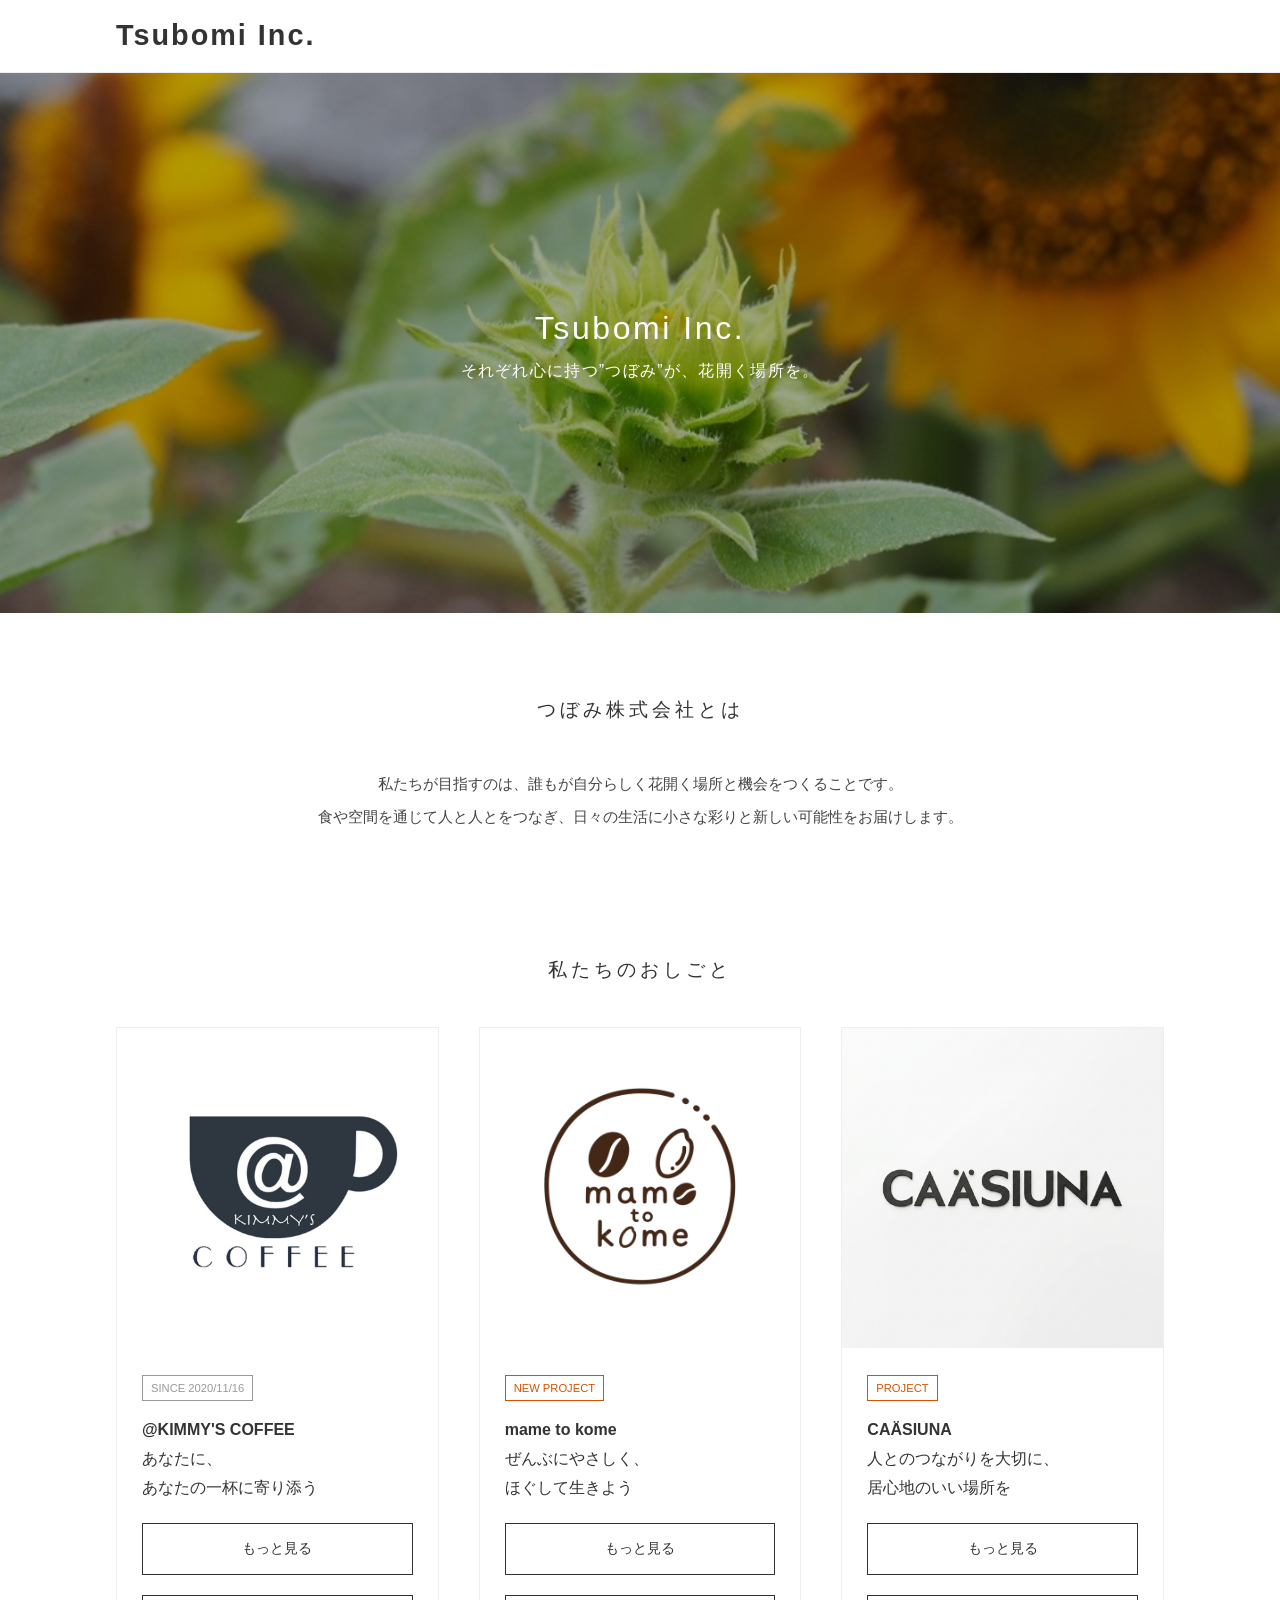
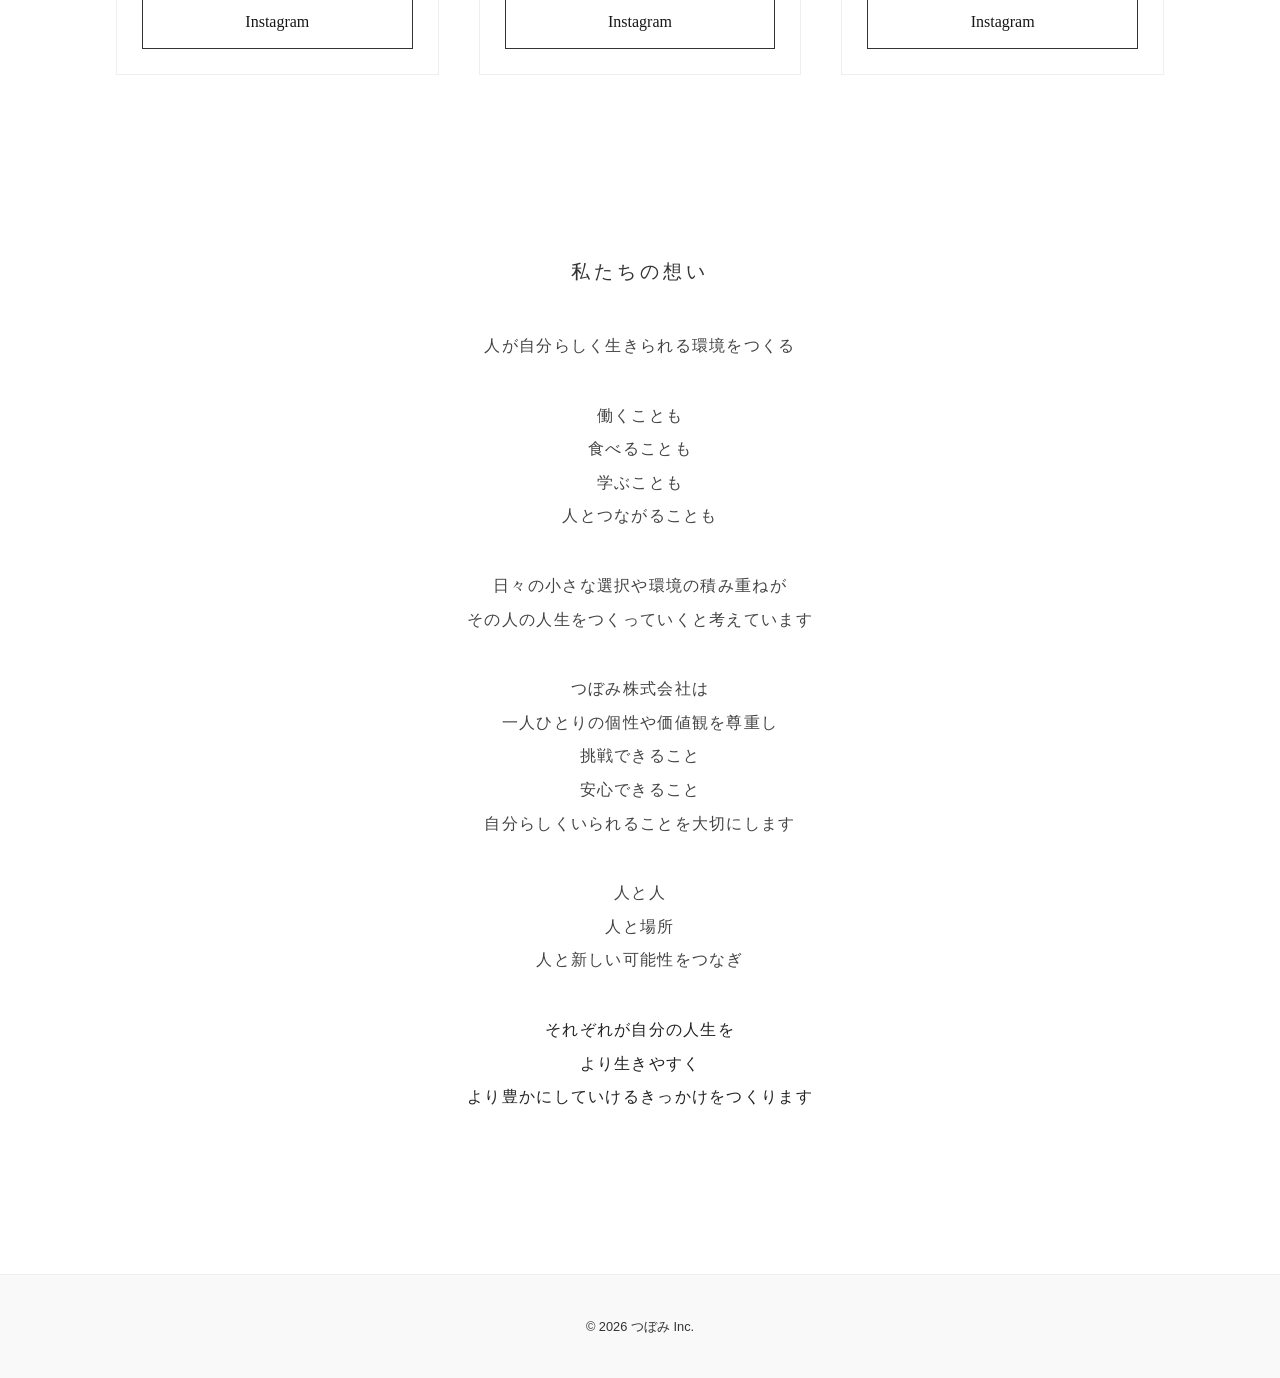
==== commit adabc462: "Add files via upload" ====
--- a/index.html
+++ b/index.html
@@ -32,8 +32,7 @@
     <main class="main-content">
         
         <section class="about-us">
-            <h3 class="section-title">私たちについて</h3>
-            <p class="about-subtitle">つぼみ株式会社について</p>
+            <h3 class="section-title">つぼみ株式会社とは</h3>
             <div class="about-content">
                 <p>
                     私たちが目指すのは、誰もが自分らしく花開く場所と機会をつくることです。<br>
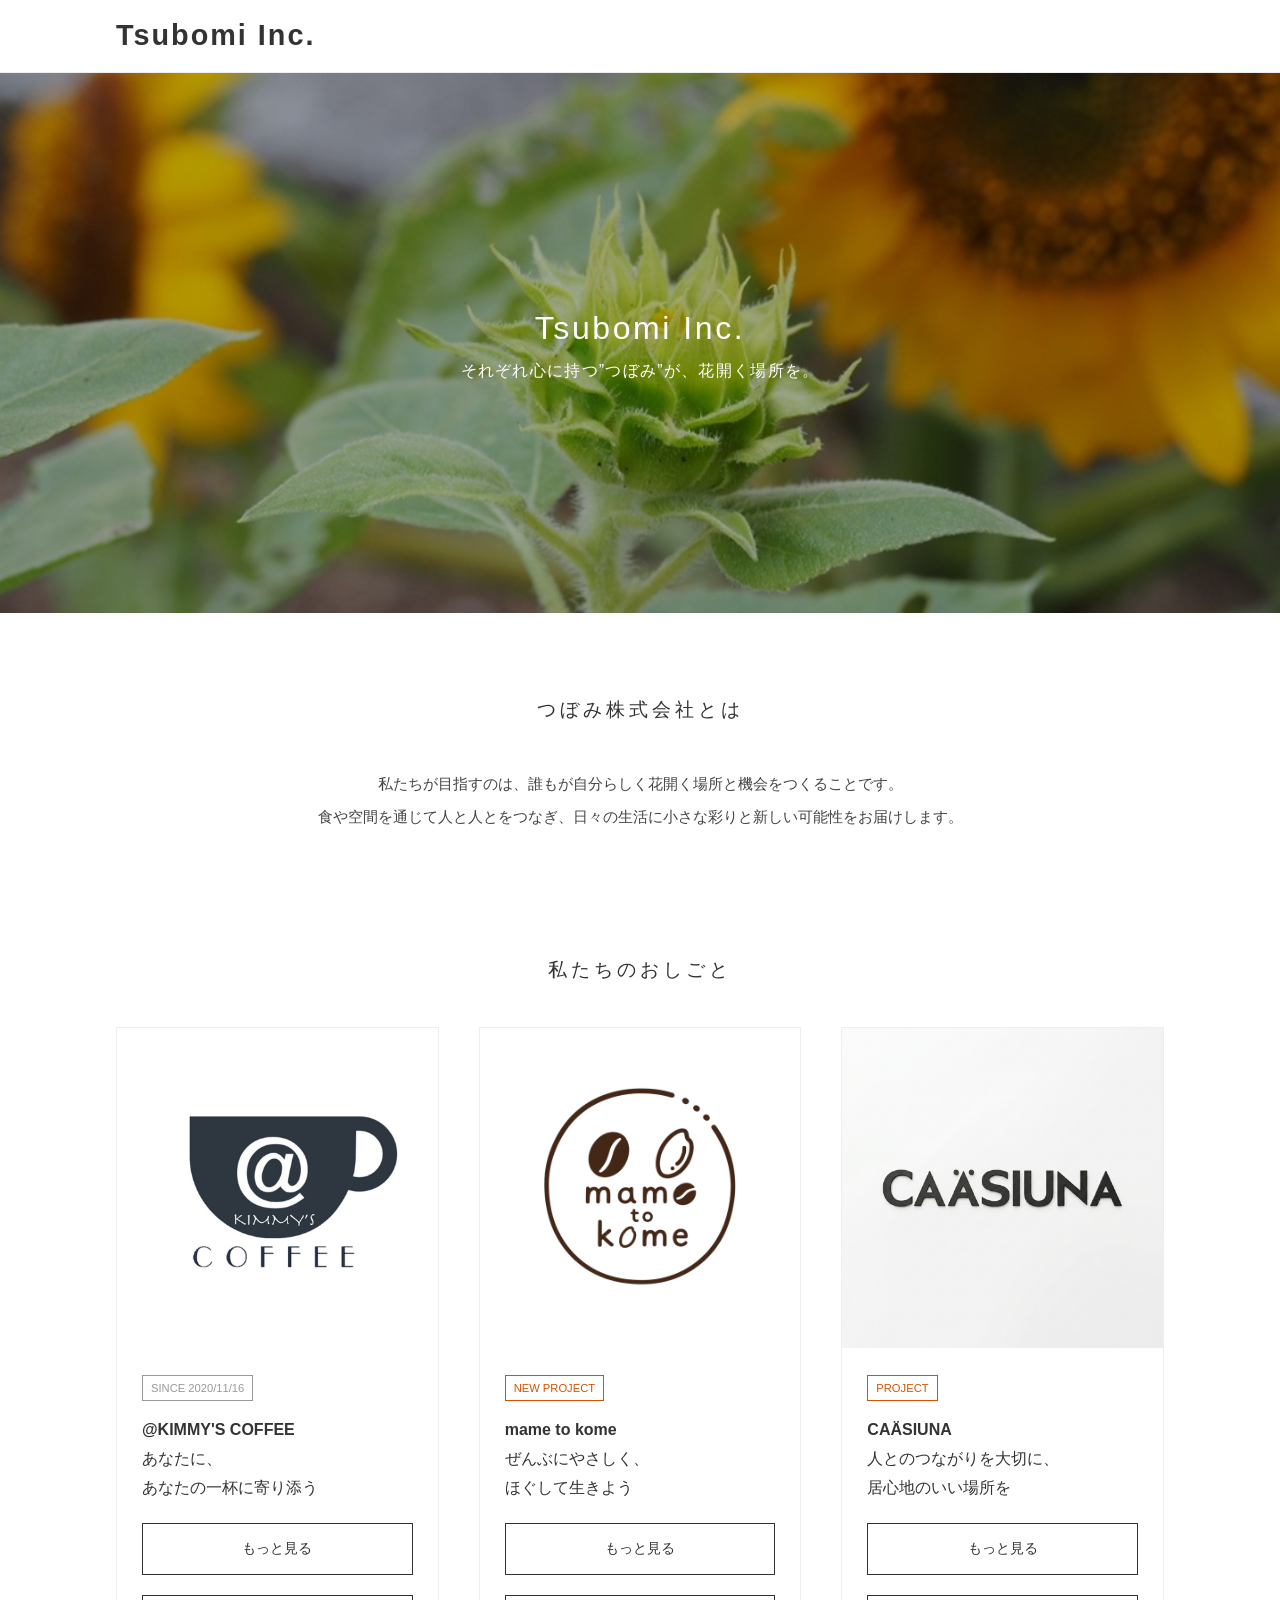
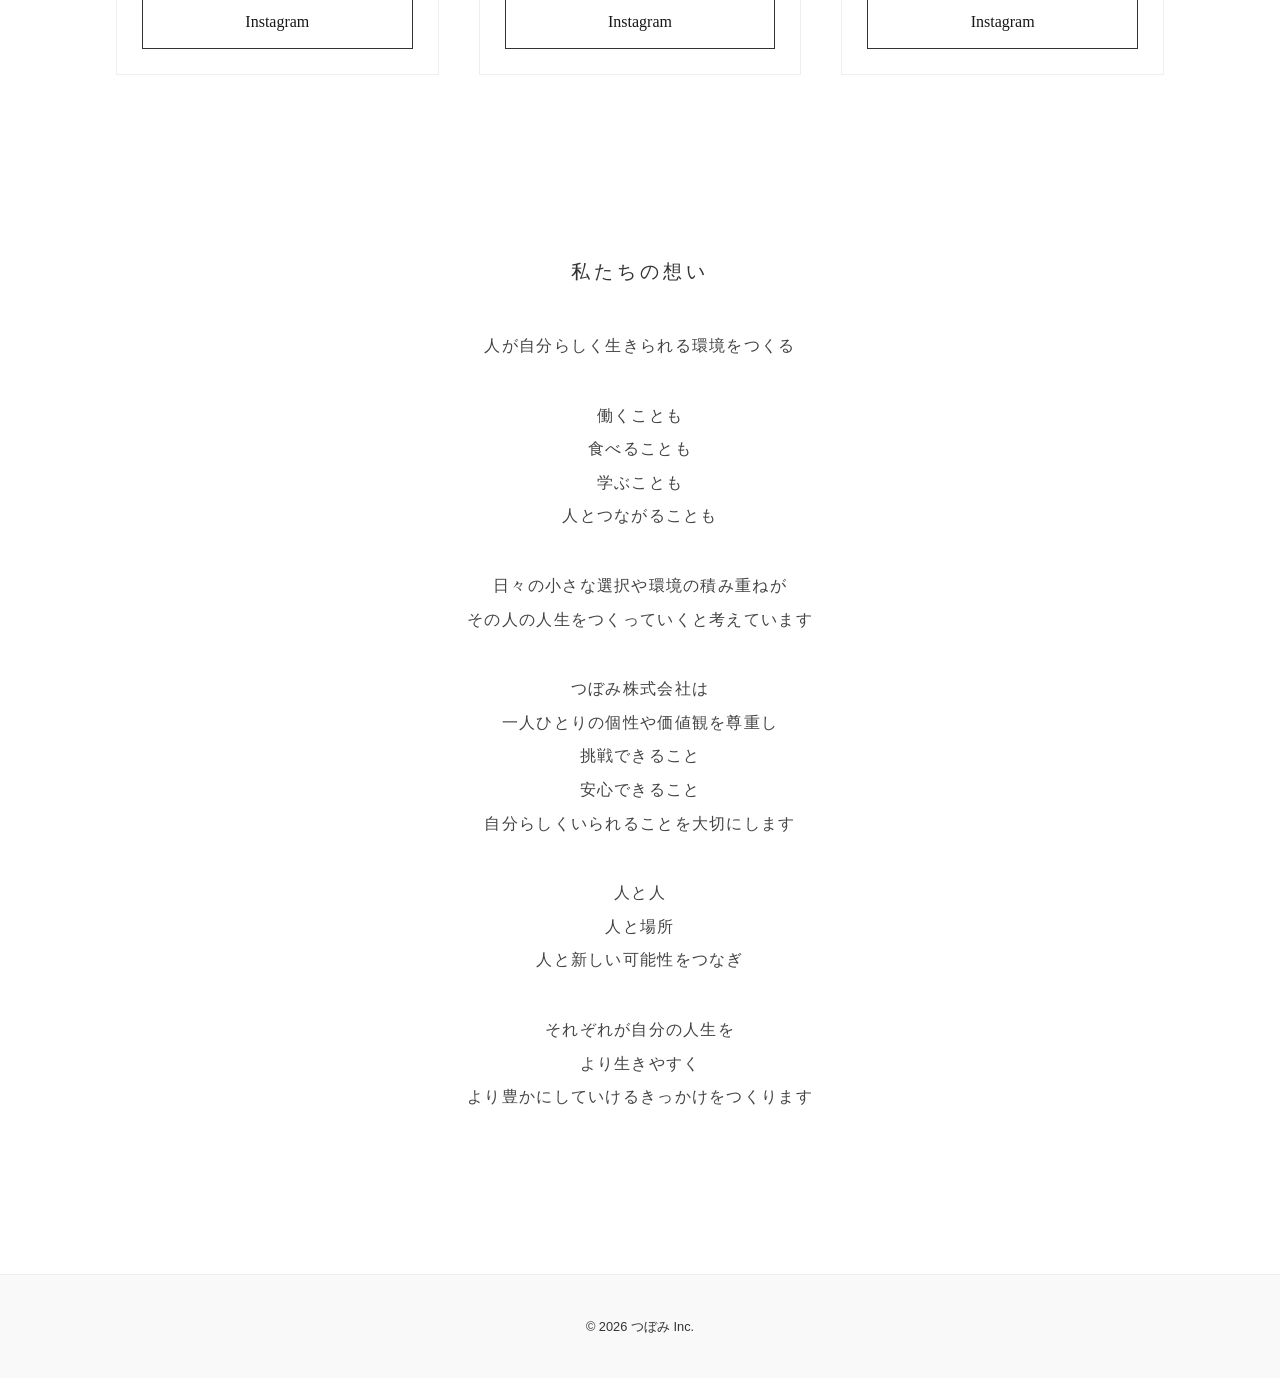
==== commit 0ad12e48: "Add files via upload" ====
--- a/index.html
+++ b/index.html
@@ -124,7 +124,7 @@
                         人と新しい可能性をつなぎ
                     </p>
                     
-                    <p class="philosophy-group philosophy-highlight">
+                    <p class="philosophy-group">
                         それぞれが自分の人生を<br>
                         より生きやすく<br>
                         より豊かにしていけるきっかけをつくります
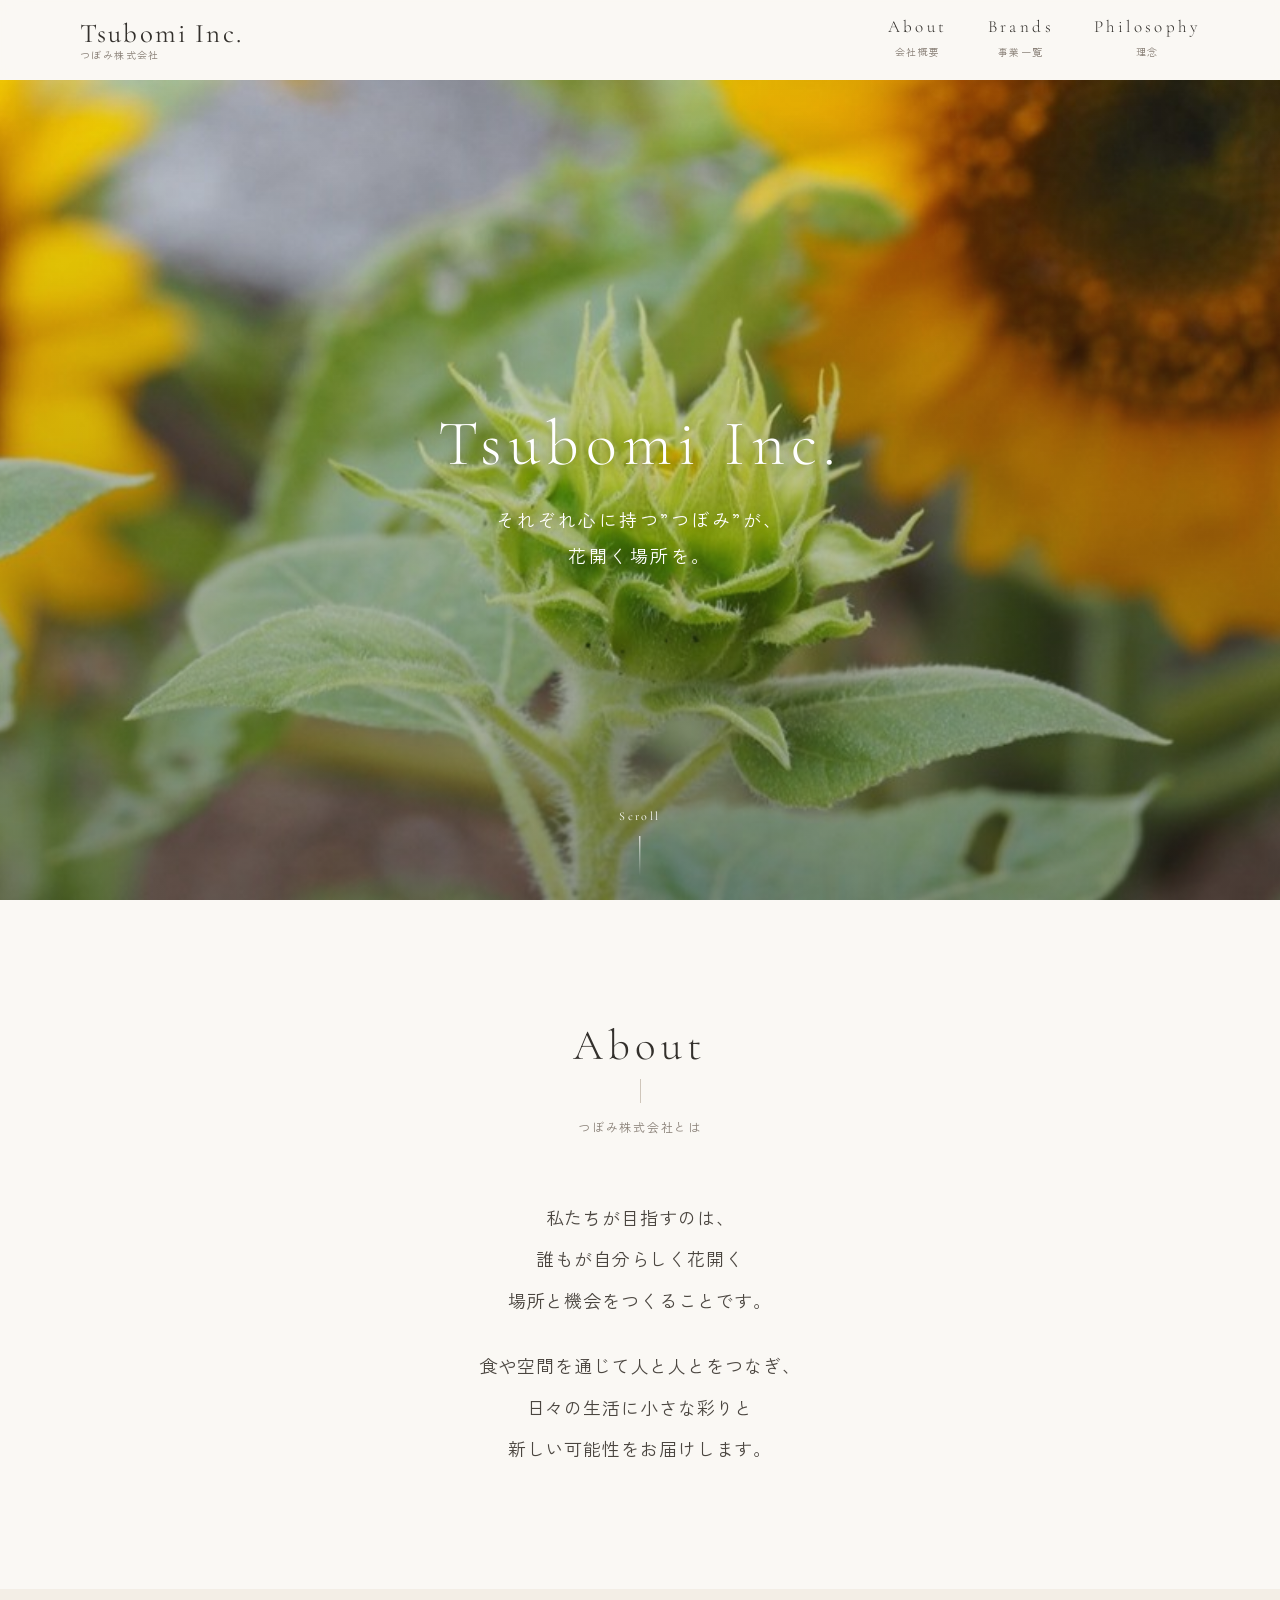
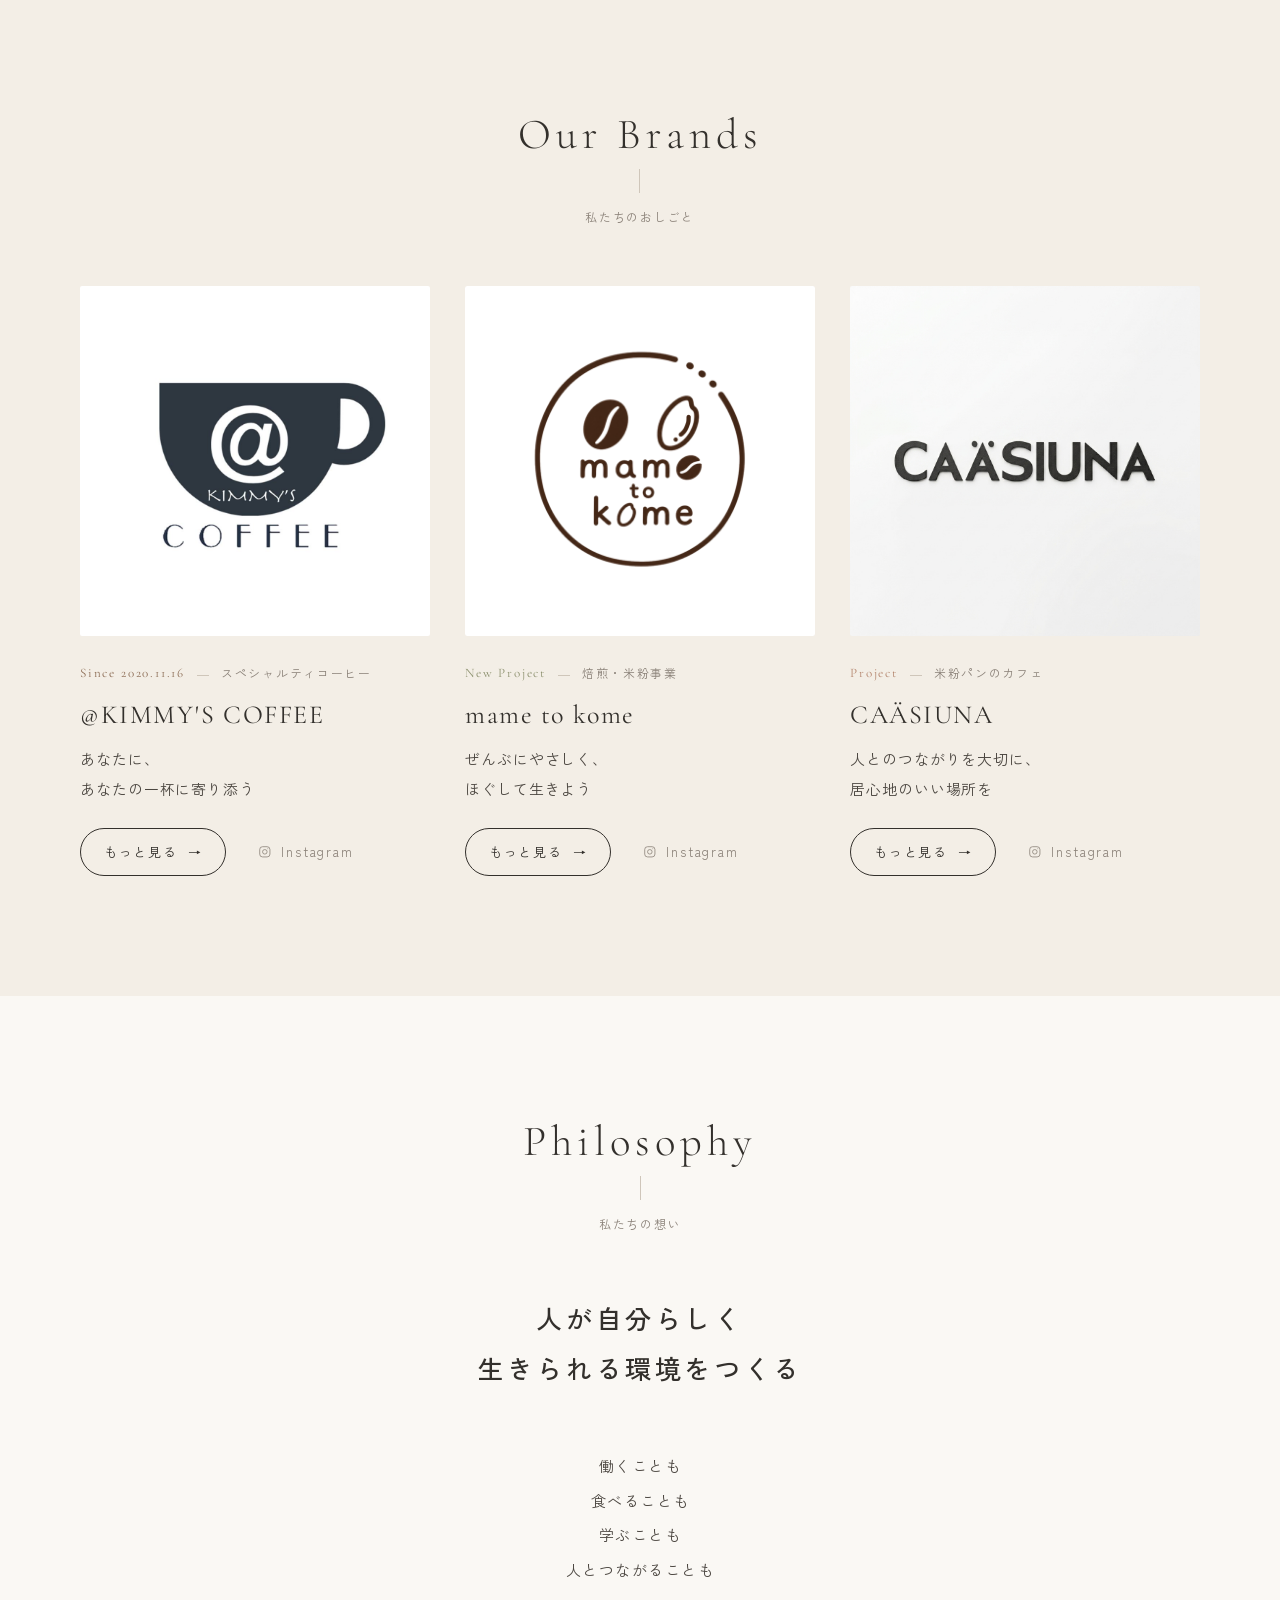
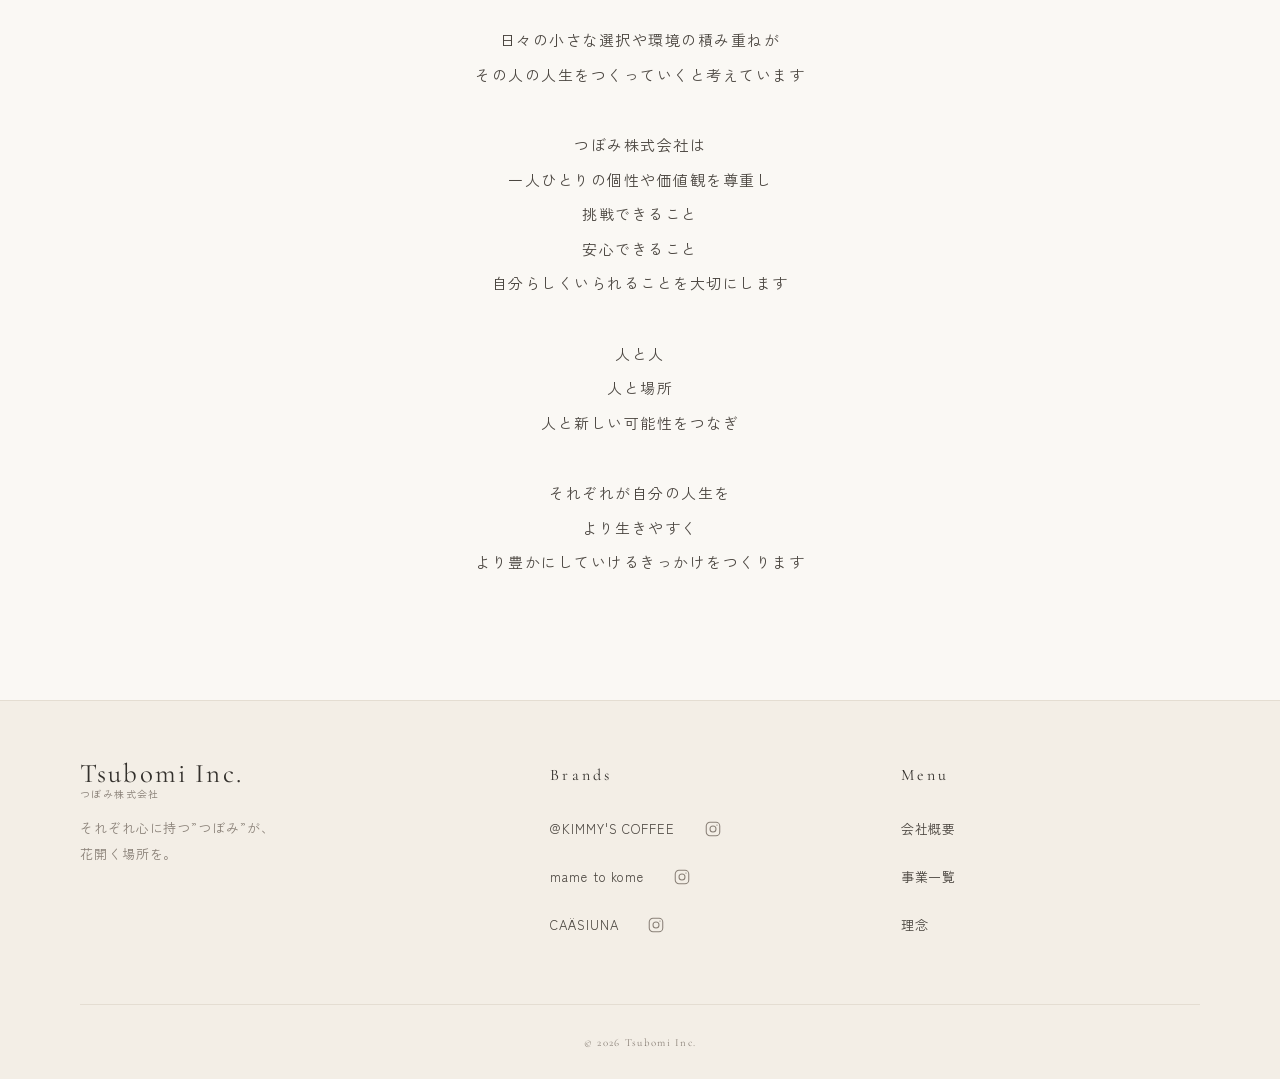
==== commit 3371539a: "Add files via upload" ====
--- a/index.html
+++ b/index.html
@@ -1,145 +1,245 @@
-<!DOCTYPE html>
-<html lang="ja">
-<head>
-    <meta charset="UTF-8">
-    <meta name="viewport" content="width=device-width, initial-scale=1.0">
-    <title>Tsubomi Inc. Portfolio</title>
-    <link rel="stylesheet" href="css/common.css">
-    <link rel="stylesheet" href="css/top.css">
-</head>
-<body>
-    <header>
-        <div class="headerContents">
-            <h1 onclick="location.href='./index.html'">Tsubomi Inc.</h1>
-        </div>
-    </header>
-
-    <section class="slideImages">
-        <div>
-            <div class="slide active" style="background-image: url('img/top/slide1.jpg');"></div>
-            <div class="slide" style="background-image: url('img/top/slide2.jpg');"></div>
-            <div class="slide" style="background-image: url('img/top/slide3.jpg');"></div>
-            <div class="slide" style="background-image: url('img/top/slide4.jpg');"></div>
-            <div class="slide" style="background-image: url('img/top/slide5.jpg');"></div>
-        </div>
-        <div class="slideImages-text">
-            <h2 class="slideImages-title">Tsubomi Inc.</h2>
-            <p class="slideImages-subtitle">それぞれ心に持つ”つぼみ”が、花開く場所を。</p>
-        </div>
-    </section>
-
-
-    <main class="main-content">
-        
-        <section class="about-us">
-            <h3 class="section-title">つぼみ株式会社とは</h3>
-            <div class="about-content">
-                <p>
-                    私たちが目指すのは、誰もが自分らしく花開く場所と機会をつくることです。<br>
-                    食や空間を通じて人と人とをつなぎ、日々の生活に小さな彩りと新しい可能性をお届けします。
-                </p>
-            </div>
-        </section>
-        
-        <section class="business">
-            <h3 class="section-title">私たちのおしごと</h3>
-            <div class="grid">
-                <div class="card" 
-                    data-images=
-                        '["img/top/thumb_kimmyscoffee1.jpg", "img/top/thumb_kimmyscoffee2.jpg", "img/top/thumb_kimmyscoffee3.jpg", "img/top/thumb_kimmyscoffee4.jpg", "img/top/thumb_kimmyscoffee5.jpg"]'
-                    >
-                    <div class="card-img" style="background-image: url('img/top/thumb_kimmyscoffee1.jpg');"></div>
-                    <div class="card-body">
-                        <span class="label">SINCE 2020/11/16</span>
-                        <h4>@KIMMY'S COFFEE</h4>
-                        <p>
-                            あなたに、
-                            <br>
-                            あなたの一杯に寄り添う
-                        </p>
-                        <a href="pages/kimmyscoffee.html" class="btn-more">もっと見る</a>
-                        <a href="https://www.instagram.com/kimmys_coffee?utm_source=ig_web_button_share_sheet&igsh=ZDNlZDc0MzIxNw==" target="_blank" class="btn-instagram">Instagram</a>
-                    </div>
-                </div>
-                <div class="card">
-                    <div class="card-img" style="background-image: url('img/top/thumb_mametokome1.jpg');"></div>
-                    <div class="card-body">
-                        <span class="label new">NEW PROJECT</span>
-                        <h4>mame to kome</h4>
-                        <p>
-                            ぜんぶにやさしく、
-                            <br>
-                            ほぐして生きよう
-                        </p>
-                        <a href="pages/mame_to_kome.html" class="btn-more">もっと見る</a>
-                        <a href="https://www.instagram.com/mame__to__kome?utm_source=ig_web_button_share_sheet&igsh=ZDNlZDc0MzIxNw==" target="_blank" class="btn-instagram">Instagram</a>
-                    </div>
-                </div>
-                <div class="card">
-                    <div class="card-img" style="background-image: url('img/top/thumb_caasiuna1.jpg');"></div>
-                    <div class="card-body">
-                        <span class="label new">PROJECT</span>
-                        <h4>CAÄSIUNA</h4>
-                        <p>
-                            人とのつながりを大切に、
-                            <br>
-                            居心地のいい場所を
-                        </p>
-                        <a href="pages/caasiuna.html" class="btn-more">もっと見る</a>
-                        <a href="https://www.instagram.com/caasiuna?utm_source=ig_web_button_share_sheet&igsh=ZDNlZDc0MzIxNw==" target="_blank" class="btn-instagram">Instagram</a>
-                    </div>
-                </div>
-            </div>
-        </section>
-
-        <section class="our-philosophy">
-            <h3 class="section-title">私たちの想い</h3>
-            <div class="philosophy-content">
-                <div class="philosophy-text">
-                    <p class="philosophy-concept">人が自分らしく生きられる環境をつくる</p>
-                    
-                    <p class="philosophy-group">
-                        働くことも<br>
-                        食べることも<br>
-                        学ぶことも<br>
-                        人とつながることも
-                    </p>
-                    
-                    <p class="philosophy-group">
-                        日々の小さな選択や環境の積み重ねが<br>
-                        その人の人生をつくっていくと考えています
-                    </p>
-                    
-                    <p class="philosophy-group">
-                        つぼみ株式会社は<br>
-                        一人ひとりの個性や価値観を尊重し<br>
-                        挑戦できること<br>
-                        安心できること<br>
-                        自分らしくいられることを大切にします
-                    </p>
-                    
-                    <p class="philosophy-group">
-                        人と人<br>
-                        人と場所<br>
-                        人と新しい可能性をつなぎ
-                    </p>
-                    
-                    <p class="philosophy-group">
-                        それぞれが自分の人生を<br>
-                        より生きやすく<br>
-                        より豊かにしていけるきっかけをつくります
-                    </p>
-                </div>
-            </div>
-        </section>
-
-    </main>
-
-
-    <footer>
-        <p>&copy; 2026 つぼみ Inc.</p>
-    </footer>
-
-    <script src="js/common.js"></script>
-</body>
-</html>+<!DOCTYPE html>
+<html lang="ja">
+<head>
+    <meta charset="UTF-8">
+    <meta name="viewport" content="width=device-width, initial-scale=1.0">
+    <title>Tsubomi Inc. | つぼみ株式会社</title>
+    <meta name="description" content="つぼみ株式会社のコーポレートサイト。＠KIMMY'S COFFEE、mame to kome、CAÄSIUNA を通じて、それぞれ心に持つ“つぼみ”が花開く場所をつくります。">
+    <script>document.documentElement.classList.add('js');</script>
+
+    <!-- Google Fonts（無料・登録不要） -->
+    <link rel="preconnect" href="https://fonts.googleapis.com">
+    <link rel="preconnect" href="https://fonts.gstatic.com" crossorigin>
+    <link rel="stylesheet" href="https://fonts.googleapis.com/css2?family=Cormorant+Garamond:wght@300;400;500&family=Zen+Kaku+Gothic+New:wght@400;500&display=swap">
+
+    <link rel="stylesheet" href="css/common.css">
+    <link rel="stylesheet" href="css/top.css">
+</head>
+<body>
+    <!-- ================= ヘッダー ================= -->
+    <header class="site-header">
+        <div class="site-header__inner">
+            <a href="./index.html" class="site-logo" aria-label="Tsubomi Inc. トップページ">
+                <span class="site-logo__en">Tsubomi Inc.</span>
+                <span class="site-logo__ja">つぼみ株式会社</span>
+            </a>
+
+            <button class="nav-toggle" type="button" aria-expanded="false" aria-controls="global-nav" aria-label="メニューを開く">
+                <span class="nav-toggle__line"></span>
+                <span class="nav-toggle__line"></span>
+            </button>
+
+            <nav class="global-nav" id="global-nav" aria-label="グローバルナビゲーション">
+                <ul class="global-nav__list">
+                    <li><a href="#about" class="global-nav__link"><span class="global-nav__en">About</span><span class="global-nav__ja">会社概要</span></a></li>
+                    <li><a href="#brands" class="global-nav__link"><span class="global-nav__en">Brands</span><span class="global-nav__ja">事業一覧</span></a></li>
+                    <li><a href="#philosophy" class="global-nav__link"><span class="global-nav__en">Philosophy</span><span class="global-nav__ja">理念</span></a></li>
+                </ul>
+            </nav>
+        </div>
+    </header>
+
+    <!-- ================= メインビジュアル ================= -->
+    <section class="hero" aria-label="メインビジュアル">
+        <div class="hero__slides" aria-hidden="true">
+            <img class="hero__slide is-active" src="img/top/slide1.jpg" alt="" fetchpriority="high" decoding="async">
+            <img class="hero__slide" src="img/top/slide2.jpg" alt="" loading="lazy" decoding="async">
+            <img class="hero__slide" src="img/top/slide3.jpg" alt="" loading="lazy" decoding="async">
+            <img class="hero__slide" src="img/top/slide4.jpg" alt="" loading="lazy" decoding="async">
+            <img class="hero__slide" src="img/top/slide5.jpg" alt="" loading="lazy" decoding="async">
+        </div>
+        <div class="hero__overlay"></div>
+        <div class="hero__text">
+            <h1 class="hero__title">Tsubomi Inc.</h1>
+            <p class="hero__subtitle">それぞれ心に持つ”つぼみ”が、<br>花開く場所を。</p>
+        </div>
+        <span class="hero__scroll">Scroll</span>
+    </section>
+
+    <main>
+        <!-- ================= About ================= -->
+        <section class="section about" id="about">
+            <div class="inner inner--narrow">
+                <h2 class="section-heading fade-in">
+                    <span class="section-heading__en">About</span>
+                    <span class="section-heading__ja">つぼみ株式会社とは</span>
+                </h2>
+                <div class="about__body fade-in">
+                    <p>私たちが目指すのは、<br>誰もが自分らしく花開く<br class="br-pc">場所と機会をつくることです。</p>
+                    <p>食や空間を通じて人と人とをつなぎ、<br>日々の生活に小さな彩りと<br class="br-pc">新しい可能性をお届けします。</p>
+                </div>
+            </div>
+        </section>
+
+        <!-- ================= Our Brands ================= -->
+        <section class="section section--alt brands" id="brands">
+            <div class="inner">
+                <h2 class="section-heading fade-in">
+                    <span class="section-heading__en">Our Brands</span>
+                    <span class="section-heading__ja">私たちのおしごと</span>
+                </h2>
+
+                <!-- ブランドを追加するときは <article class="brand-card"> を1つ複製します -->
+                <div class="brand-grid">
+                    <article class="brand-card fade-in" data-brand="kimmyscoffee">
+                        <a href="pages/kimmyscoffee.html" class="brand-card__media" tabindex="-1" aria-hidden="true">
+                            <img src="img/top/thumb_kimmyscoffee1.jpg" alt="" loading="lazy" decoding="async" width="600" height="600">
+                        </a>
+                        <div class="brand-card__body">
+                            <div class="brand-card__meta">
+                                <span class="brand-card__label">Since 2020.11.16</span>
+                                <span class="brand-card__category">スペシャルティコーヒー</span>
+                            </div>
+                            <h3 class="brand-card__name">@KIMMY'S COFFEE</h3>
+                            <p class="brand-card__catch">あなたに、<br>あなたの一杯に寄り添う</p>
+                            <div class="brand-card__actions">
+                                <a href="pages/kimmyscoffee.html" class="btn btn--primary">もっと見る<span class="btn__arrow" aria-hidden="true">→</span></a>
+                                <a href="https://www.instagram.com/kimmys_coffee/" class="btn btn--sub" target="_blank" rel="noopener">
+                                    <svg class="btn-icon" viewBox="0 0 24 24" fill="none" stroke="currentColor" stroke-width="1.4" aria-hidden="true"><rect x="3" y="3" width="18" height="18" rx="5"/><circle cx="12" cy="12" r="4"/><circle cx="17.3" cy="6.7" r="0.8" fill="currentColor" stroke="none"/></svg>
+                                    Instagram
+                                </a>
+                            </div>
+                        </div>
+                    </article>
+
+                    <article class="brand-card fade-in" data-brand="mametokome" style="--fade-delay: 0.12s;">
+                        <a href="pages/mame_to_kome.html" class="brand-card__media" tabindex="-1" aria-hidden="true">
+                            <img src="img/top/thumb_mametokome1.jpg" alt="" loading="lazy" decoding="async" width="600" height="600">
+                        </a>
+                        <div class="brand-card__body">
+                            <div class="brand-card__meta">
+                                <span class="brand-card__label">New Project</span>
+                                <span class="brand-card__category">焙煎・米粉事業</span>
+                            </div>
+                            <h3 class="brand-card__name">mame to kome</h3>
+                            <p class="brand-card__catch">ぜんぶにやさしく、<br>ほぐして生きよう</p>
+                            <div class="brand-card__actions">
+                                <a href="pages/mame_to_kome.html" class="btn btn--primary">もっと見る<span class="btn__arrow" aria-hidden="true">→</span></a>
+                                <a href="https://www.instagram.com/mame__to__kome/" class="btn btn--sub" target="_blank" rel="noopener">
+                                    <svg class="btn-icon" viewBox="0 0 24 24" fill="none" stroke="currentColor" stroke-width="1.4" aria-hidden="true"><rect x="3" y="3" width="18" height="18" rx="5"/><circle cx="12" cy="12" r="4"/><circle cx="17.3" cy="6.7" r="0.8" fill="currentColor" stroke="none"/></svg>
+                                    Instagram
+                                </a>
+                            </div>
+                        </div>
+                    </article>
+
+                    <article class="brand-card fade-in" data-brand="caasiuna" style="--fade-delay: 0.24s;">
+                        <a href="pages/caasiuna.html" class="brand-card__media" tabindex="-1" aria-hidden="true">
+                            <img src="img/top/thumb_caasiuna1.jpg" alt="" loading="lazy" decoding="async" width="600" height="600">
+                        </a>
+                        <div class="brand-card__body">
+                            <div class="brand-card__meta">
+                                <span class="brand-card__label">Project</span>
+                                <span class="brand-card__category">米粉パンのカフェ</span>
+                            </div>
+                            <h3 class="brand-card__name">CAÄSIUNA</h3>
+                            <p class="brand-card__catch">人とのつながりを大切に、<br>居心地のいい場所を</p>
+                            <div class="brand-card__actions">
+                                <a href="pages/caasiuna.html" class="btn btn--primary">もっと見る<span class="btn__arrow" aria-hidden="true">→</span></a>
+                                <a href="https://www.instagram.com/caasiuna/" class="btn btn--sub" target="_blank" rel="noopener">
+                                    <svg class="btn-icon" viewBox="0 0 24 24" fill="none" stroke="currentColor" stroke-width="1.4" aria-hidden="true"><rect x="3" y="3" width="18" height="18" rx="5"/><circle cx="12" cy="12" r="4"/><circle cx="17.3" cy="6.7" r="0.8" fill="currentColor" stroke="none"/></svg>
+                                    Instagram
+                                </a>
+                            </div>
+                        </div>
+                    </article>
+                </div>
+            </div>
+        </section>
+
+        <!-- ================= Philosophy ================= -->
+        <section class="section philosophy" id="philosophy">
+            <div class="inner inner--narrow">
+                <h2 class="section-heading fade-in">
+                    <span class="section-heading__en">Philosophy</span>
+                    <span class="section-heading__ja">私たちの想い</span>
+                </h2>
+
+                <p class="philosophy__concept fade-in">人が自分らしく<br>生きられる環境をつくる</p>
+
+                <div class="philosophy__body">
+                    <p class="fade-in">
+                        働くことも<br>
+                        食べることも<br>
+                        学ぶことも<br>
+                        人とつながることも
+                    </p>
+                    <p class="fade-in">
+                        日々の小さな選択や環境の積み重ねが<br>
+                        その人の人生をつくっていくと<br class="br-sp">考えています
+                    </p>
+                    <p class="fade-in">
+                        つぼみ株式会社は<br>
+                        一人ひとりの個性や価値観を尊重し<br>
+                        挑戦できること<br>
+                        安心できること<br>
+                        自分らしくいられることを大切にします
+                    </p>
+                    <p class="fade-in">
+                        人と人<br>
+                        人と場所<br>
+                        人と新しい可能性をつなぎ
+                    </p>
+                    <p class="fade-in">
+                        それぞれが自分の人生を<br>
+                        より生きやすく<br>
+                        より豊かにしていけるきっかけをつくります
+                    </p>
+                </div>
+            </div>
+        </section>
+    </main>
+
+    <!-- ================= フッター ================= -->
+    <footer class="site-footer">
+        <div class="inner">
+            <div class="site-footer__grid">
+                <div>
+                    <a href="./index.html" class="site-logo">
+                        <span class="site-logo__en">Tsubomi Inc.</span>
+                        <span class="site-logo__ja">つぼみ株式会社</span>
+                    </a>
+                    <p class="site-footer__concept">それぞれ心に持つ”つぼみ”が、<br>花開く場所を。</p>
+                </div>
+
+                <div>
+                    <h2 class="site-footer__heading">Brands</h2>
+                    <ul class="footer-list">
+                        <li class="footer-list__item">
+                            <a href="pages/kimmyscoffee.html" class="footer-list__link">@KIMMY'S COFFEE</a>
+                            <a href="https://www.instagram.com/kimmys_coffee/" class="footer-list__sns" target="_blank" rel="noopener" aria-label="@KIMMY'S COFFEE の Instagram">
+                                <svg viewBox="0 0 24 24" fill="none" stroke="currentColor" stroke-width="1.4" aria-hidden="true"><rect x="3" y="3" width="18" height="18" rx="5"/><circle cx="12" cy="12" r="4"/><circle cx="17.3" cy="6.7" r="0.8" fill="currentColor" stroke="none"/></svg>
+                            </a>
+                        </li>
+                        <li class="footer-list__item">
+                            <a href="pages/mame_to_kome.html" class="footer-list__link">mame to kome</a>
+                            <a href="https://www.instagram.com/mame__to__kome/" class="footer-list__sns" target="_blank" rel="noopener" aria-label="mame to kome の Instagram">
+                                <svg viewBox="0 0 24 24" fill="none" stroke="currentColor" stroke-width="1.4" aria-hidden="true"><rect x="3" y="3" width="18" height="18" rx="5"/><circle cx="12" cy="12" r="4"/><circle cx="17.3" cy="6.7" r="0.8" fill="currentColor" stroke="none"/></svg>
+                            </a>
+                        </li>
+                        <li class="footer-list__item">
+                            <a href="pages/caasiuna.html" class="footer-list__link">CAÄSIUNA</a>
+                            <a href="https://www.instagram.com/caasiuna/" class="footer-list__sns" target="_blank" rel="noopener" aria-label="CAÄSIUNA の Instagram">
+                                <svg viewBox="0 0 24 24" fill="none" stroke="currentColor" stroke-width="1.4" aria-hidden="true"><rect x="3" y="3" width="18" height="18" rx="5"/><circle cx="12" cy="12" r="4"/><circle cx="17.3" cy="6.7" r="0.8" fill="currentColor" stroke="none"/></svg>
+                            </a>
+                        </li>
+                    </ul>
+                </div>
+
+                <div>
+                    <h2 class="site-footer__heading">Menu</h2>
+                    <ul class="footer-list">
+                        <li><a href="#about" class="footer-list__link">会社概要</a></li>
+                        <li><a href="#brands" class="footer-list__link">事業一覧</a></li>
+                        <li><a href="#philosophy" class="footer-list__link">理念</a></li>
+                    </ul>
+                </div>
+            </div>
+
+            <p class="site-footer__copy"><small>&copy; 2026 Tsubomi Inc.</small></p>
+        </div>
+    </footer>
+
+    <script src="js/common.js"></script>
+</body>
+</html>
--- a/css/common.css
+++ b/css/common.css
@@ -1,109 +1,762 @@
-/* リセット・共通設定 */
-* {
-    box-sizing:border-box;
-    margin:0;
-    padding:0;
-}
-
-body {
-    font-family:"Helvetica Neue", Arial, sans-serif;
-    color:#333;
-    background:#fff;
-    line-height:1.8;
-}
-
-/* ==============
-   ヘッダー
-   ============== */
-header {
-    padding:10px 0;
-    border-bottom:1px solid #eee;
-    position:sticky;
-    top: 0;
-    background:#fff;
-    z-index:100;
-}
-
-.headerContents {
-    text-align:left;
-    max-width:85%;
-    margin:0 auto;
-    padding:0 20px;
-}
-
-header h1 {
-    font-size:1.8rem;
-    letter-spacing:2px;
-    cursor: pointer;
-}
-
-/* ============================
-   ヒーローエリア（スライドショー）
-   ============================ */
-.slideImages {
-    height:60vh;
-    position:relative;
-    overflow:hidden;
-    background:#000;
-}
-
-.slide.active {
-    opacity:1;
-}
-
-.slide {
-    position:absolute;
-    width:100%;
-    height:100%;
-    background-size:cover;
-    background-position:center;
-    opacity:0;
-    transition:opacity 1s;
-}
-
-.slideImages-text { 
-    position:absolute; 
-    width:100%; 
-    height:100%; 
-    display:flex; 
-    flex-direction:column; 
-    align-items:center; 
-    justify-content:center;
-    color:#fff;
-    background:rgba(0,0,0,0.3);
-    z-index:2; 
-}
-
-.slideImages-title {
-    font-family:'Inter', sans-serif;
-    font-weight:350;
-    letter-spacing:0.08em;
-    font-size:32px;
-}
-
-.slideImages-subtitle {
-    font-family:"Noto Sans JP", sans-serif;
-    font-weight:300;
-    letter-spacing:0.08em;
-    font-size:16px;
-    text-align:center;
-}
-
-/* ============================
-   フッター
-   ============================ */
-footer {
-    text-align:center;
-    padding:40px 0;
-    background:#f9f9f9;
-    font-size:0.8rem;
-    border-top:1px solid #eee;
-    margin-top:60px;
-}
-
-/* レスポンシブ */
-@media (max-width: 768px) {
-    header h1 {
-        font-size:1.4rem;
-    }
-}+@charset "UTF-8";
+/* ==========================================================================
+   つぼみ株式会社 共通スタイル
+   - モバイルファースト（基本＝スマホ / 768px〜 タブレット / 1024px〜 PC）
+   - 色・余白・文字はすべて CSS 変数（デザイントークン）で管理
+   ========================================================================== */
+
+/* --------------------------------------------------------------------------
+   1. デザイントークン
+   -------------------------------------------------------------------------- */
+:root {
+    /* カラー：オフホワイト・生成り・グレージュ */
+    --color-bg:            #faf8f4; /* オフホワイト */
+    --color-bg-alt:        #f3eee6; /* 生成り */
+    --color-bg-deep:       #e9e2d8; /* 濃いめの生成り（画像読込前の背景） */
+    --color-greige:        #cfc6ba; /* グレージュ */
+    --color-greige-dark:   #9e9488;
+    --color-line:          #e4ddd2;
+    --color-text:          #4b4640;
+    --color-text-sub:      #8a8178;
+    --color-heading:       #33302c;
+    --color-white:         #ffffff;
+
+    /* アクセント（ブランドページでは [data-brand] で上書き） */
+    --color-accent:        #a08b74;
+    --color-accent-soft:   #ece4d9;
+
+    /* フォント（Google Fonts：無料・登録不要） */
+    --font-ja: "Zen Kaku Gothic New", "Hiragino Kaku Gothic ProN", "Hiragino Sans", "Yu Gothic", "Meiryo", sans-serif;
+    --font-en: "Cormorant Garamond", "Times New Roman", serif;
+
+    /* 文字サイズ（画面幅に応じてなめらかに変化） */
+    --fs-xs:   0.75rem;
+    --fs-sm:   0.8125rem;
+    --fs-base: clamp(0.875rem, 0.84rem + 0.18vw, 0.9375rem);
+    --fs-md:   clamp(1rem, 0.95rem + 0.3vw, 1.125rem);
+    --fs-lg:   clamp(1.25rem, 1.1rem + 0.7vw, 1.625rem);
+    --fs-xl:   clamp(1.75rem, 1.4rem + 1.6vw, 2.75rem);
+    --fs-hero: clamp(2.25rem, 1.6rem + 3vw, 4rem);
+
+    /* 行間・字間 */
+    --lh-base:  2;
+    --lh-tight: 1.6;
+    --ls-base:  0.06em;
+    --ls-wide:  0.14em;
+    --ls-en:    0.2em;
+
+    /* 余白 */
+    --space-xs: 0.5rem;
+    --space-sm: 1rem;
+    --space-md: 1.5rem;
+    --space-lg: clamp(2.5rem, 2rem + 2vw, 4rem);
+    --space-xl: clamp(4.5rem, 3.5rem + 5vw, 8.5rem);
+
+    /* レイアウト */
+    --content-width: 1120px;
+    --content-narrow: 720px;
+    --gutter: clamp(1.25rem, 0.8rem + 2.5vw, 3rem);
+    --header-height: 64px;
+
+    /* 動き */
+    --ease: cubic-bezier(0.25, 0.1, 0.25, 1);
+    --duration-fast: 0.3s;
+    --duration-fade: 0.8s;
+    --duration-menu: 0.5s; /* ハンバーガー⇔×と背景パネルの開閉速度 */
+}
+
+@media (min-width: 1024px) {
+    :root {
+        --header-height: 80px;
+    }
+}
+
+/* --------------------------------------------------------------------------
+   2. ブランドごとのアクセントカラー
+      新しいブランドが増えたら、ここに1ブロック追加するだけで済みます
+   -------------------------------------------------------------------------- */
+[data-brand="kimmyscoffee"] {
+    --color-accent:      #8a6a52; /* コーヒーブラウン */
+    --color-accent-soft: #efe6dc;
+}
+
+[data-brand="mametokome"] {
+    --color-accent:      #8d916f; /* 豆と米のやわらかなセージ */
+    --color-accent-soft: #eceee2;
+}
+
+[data-brand="caasiuna"] {
+    --color-accent:      #b3846c; /* 温かなテラコッタ */
+    --color-accent-soft: #f3e7df;
+}
+
+/* --------------------------------------------------------------------------
+   3. リセット・ベース
+   -------------------------------------------------------------------------- */
+*,
+*::before,
+*::after {
+    box-sizing: border-box;
+    margin: 0;
+    padding: 0;
+}
+
+html {
+    scroll-behavior: smooth;
+    scroll-padding-top: var(--header-height);
+    -webkit-text-size-adjust: 100%;
+}
+
+body {
+    font-family: var(--font-ja);
+    font-size: var(--fs-base);
+    font-weight: 400;
+    line-height: var(--lh-base);
+    letter-spacing: var(--ls-base);
+    color: var(--color-text);
+    background: var(--color-bg);
+    -webkit-font-smoothing: antialiased;
+    font-feature-settings: "palt";
+}
+
+body.is-menu-open {
+    overflow: hidden;
+}
+
+img {
+    display: block;
+    max-width: 100%;
+    height: auto;
+}
+
+a {
+    color: inherit;
+    text-decoration: none;
+    transition: color var(--duration-fast) var(--ease), opacity var(--duration-fast) var(--ease);
+}
+
+ul {
+    list-style: none;
+}
+
+button {
+    font: inherit;
+    color: inherit;
+    background: none;
+    border: none;
+    cursor: pointer;
+}
+
+:focus-visible {
+    outline: 1px solid var(--color-accent);
+    outline-offset: 4px;
+}
+
+/* スクリーンリーダー向けの非表示テキスト */
+.visually-hidden {
+    position: absolute;
+    width: 1px;
+    height: 1px;
+    overflow: hidden;
+    clip: rect(0 0 0 0);
+    white-space: nowrap;
+}
+
+/* PCでだけ改行したい箇所に使う */
+.br-pc {
+    display: none;
+}
+
+/* スマホでだけ改行したい箇所に使う */
+@media (min-width: 768px) {
+    .br-pc {
+        display: inline;
+    }
+
+    .br-sp {
+        display: none;
+    }
+}
+
+/* --------------------------------------------------------------------------
+   4. レイアウト共通
+   -------------------------------------------------------------------------- */
+.inner {
+    width: 100%;
+    max-width: calc(var(--content-width) + var(--gutter) * 2);
+    margin-inline: auto;
+    padding-inline: var(--gutter);
+}
+
+.inner--narrow {
+    max-width: calc(var(--content-narrow) + var(--gutter) * 2);
+}
+
+.section {
+    padding-block: var(--space-xl);
+}
+
+.section--alt {
+    background: var(--color-bg-alt);
+}
+
+/* セクション見出し：英字＋日本語の2段 */
+.section-heading {
+    display: flex;
+    flex-direction: column;
+    align-items: center;
+    gap: 0.5rem;
+    margin-bottom: var(--space-lg);
+    text-align: center;
+}
+
+.section-heading__en {
+    font-family: var(--font-en);
+    font-size: var(--fs-xl);
+    font-weight: 300;
+    line-height: 1.2;
+    letter-spacing: 0.12em;
+    color: var(--color-heading);
+}
+
+.section-heading__ja {
+    font-size: var(--fs-xs);
+    font-weight: 400;
+    letter-spacing: var(--ls-wide);
+    color: var(--color-text-sub);
+}
+
+.section-heading__ja::before {
+    content: "";
+    display: block;
+    width: 1px;
+    height: 24px;
+    margin: 0 auto 0.75rem;
+    background: var(--color-greige);
+}
+
+/* --------------------------------------------------------------------------
+   5. ボタン
+   -------------------------------------------------------------------------- */
+.btn {
+    display: inline-flex;
+    align-items: center;
+    justify-content: center;
+    gap: 0.75em;
+    min-height: 48px; /* タップしやすい高さ */
+    padding: 0.75em 1.75em;
+    border: 1px solid var(--color-greige-dark);
+    border-radius: 999px;
+    font-size: var(--fs-sm);
+    letter-spacing: var(--ls-wide);
+    color: var(--color-heading);
+    background: transparent;
+    transition:
+        background-color var(--duration-fast) var(--ease),
+        border-color var(--duration-fast) var(--ease),
+        color var(--duration-fast) var(--ease);
+}
+
+.btn__arrow {
+    display: inline-block;
+    transition: transform var(--duration-fast) var(--ease);
+}
+
+.btn--primary {
+    border-color: var(--color-heading);
+}
+
+.btn--sub {
+    border-color: transparent;
+    color: var(--color-text-sub);
+}
+
+.btn-icon {
+    width: 1.05em;
+    height: 1.05em;
+    flex-shrink: 0;
+}
+
+@media (hover: hover) {
+    .btn--primary:hover {
+        background: var(--color-heading);
+        color: var(--color-bg);
+    }
+
+    .btn--sub:hover {
+        color: var(--color-accent);
+    }
+
+    .btn:hover .btn__arrow {
+        transform: translateX(4px);
+    }
+}
+
+/* --------------------------------------------------------------------------
+   6. ヘッダー
+   -------------------------------------------------------------------------- */
+.site-header {
+    position: sticky;
+    top: 0;
+    z-index: 100;
+    height: var(--header-height);
+    background: rgba(250, 248, 244, 0.92);
+    -webkit-backdrop-filter: blur(8px);
+    backdrop-filter: blur(8px);
+    border-bottom: 1px solid transparent;
+    transition: background-color var(--duration-menu) var(--ease), border-color var(--duration-fast) var(--ease);
+}
+
+.site-header.is-scrolled {
+    border-bottom-color: var(--color-line);
+}
+
+.site-header__inner {
+    display: flex;
+    align-items: center;
+    justify-content: space-between;
+    height: 100%;
+    max-width: calc(var(--content-width) + var(--gutter) * 2);
+    margin-inline: auto;
+    padding-inline: var(--gutter);
+}
+
+.site-logo {
+    display: flex;
+    flex-direction: column;
+    line-height: 1.1;
+}
+
+.site-logo__en {
+    font-family: var(--font-en);
+    font-size: clamp(1.375rem, 1.2rem + 0.6vw, 1.75rem);
+    font-weight: 400;
+    letter-spacing: 0.08em;
+    color: var(--color-heading);
+}
+
+.site-logo__ja {
+    font-size: 0.625rem;
+    letter-spacing: var(--ls-wide);
+    color: var(--color-text-sub);
+}
+
+/* ハンバーガーボタン（スマホ・タブレット） */
+.nav-toggle {
+    position: relative;
+    z-index: 120;
+    width: 48px;
+    height: 48px;
+    margin-right: -12px;
+}
+
+.nav-toggle__line {
+    position: absolute;
+    left: 13px;
+    width: 22px;
+    height: 1px;
+    background: var(--color-heading);
+    /* 背景パネルと同じ速さで「三」→「×」に変化させる */
+    transition: transform var(--duration-menu) var(--ease), top var(--duration-menu) var(--ease);
+}
+
+.nav-toggle__line:nth-child(1) { top: 20px; }
+.nav-toggle__line:nth-child(2) { top: 27px; }
+
+.nav-toggle[aria-expanded="true"] .nav-toggle__line:nth-child(1) {
+    top: 24px;
+    transform: rotate(30deg);
+}
+
+.nav-toggle[aria-expanded="true"] .nav-toggle__line:nth-child(2) {
+    top: 24px;
+    transform: rotate(-30deg);
+}
+
+/* メニューを開いている間は、ヘッダーも透けない背景にする */
+.is-menu-open .site-header {
+    background: var(--color-bg);
+    border-bottom-color: var(--color-line);
+    transition: background-color var(--duration-menu) var(--ease), border-color var(--duration-menu) var(--ease);
+}
+
+/* グローバルナビ（スマホ・タブレット：ヘッダー直下に開くパネル）
+   ※ ヘッダーの backdrop-filter の影響で fixed が効かないため、
+     ヘッダー（sticky）を基準にした absolute で配置する */
+.global-nav {
+    position: absolute;
+    top: 100%;
+    left: 0;
+    right: 0;
+    z-index: 110;
+    max-height: calc(100svh - var(--header-height));
+    overflow-y: auto;
+    padding: 2.5rem var(--gutter) 3rem;
+    background: var(--color-bg); /* ヘッダーと同じ色 */
+    border-bottom: 1px solid var(--color-line);
+    box-shadow: 0 12px 24px -16px rgba(51, 48, 44, 0.25);
+
+    /* 上から下へ広がるように表示（閉じるときは下から上へ） */
+    clip-path: inset(0 0 100% 0);
+    visibility: hidden;
+    transition:
+        clip-path var(--duration-menu) var(--ease),
+        visibility 0s linear var(--duration-menu);
+}
+
+.global-nav.is-open {
+    clip-path: inset(0 0 -40px 0); /* 下の影まで見せる */
+    visibility: visible;
+    transition:
+        clip-path var(--duration-menu) var(--ease),
+        visibility 0s linear 0s;
+}
+
+.global-nav__list {
+    display: flex;
+    flex-direction: column;
+    align-items: center;
+    gap: 1.25rem;
+}
+
+/* 中身は背景より少し遅れてふわっと出す */
+.global-nav__list > li {
+    opacity: 0;
+    transform: translateY(-6px);
+    transition: opacity 0.3s var(--ease), transform 0.3s var(--ease);
+}
+
+.global-nav.is-open .global-nav__list > li {
+    opacity: 1;
+    transform: none;
+    transition-duration: 0.4s;
+    transition-delay: calc(0.15s + var(--i, 0) * 0.06s);
+}
+
+.global-nav__list > li:nth-child(2) { --i: 1; }
+.global-nav__list > li:nth-child(3) { --i: 2; }
+.global-nav__list > li:nth-child(4) { --i: 3; }
+.global-nav__list > li:nth-child(5) { --i: 4; }
+
+.global-nav__link {
+    display: flex;
+    flex-direction: column;
+    align-items: center;
+    gap: 0.25rem;
+    padding: 0.5rem 1rem;
+}
+
+.global-nav__en {
+    font-family: var(--font-en);
+    font-size: 1.5rem;
+    font-weight: 300;
+    letter-spacing: 0.12em;
+    line-height: 1.2;
+    color: var(--color-heading);
+}
+
+.global-nav__ja {
+    font-size: var(--fs-xs);
+    letter-spacing: var(--ls-wide);
+    color: var(--color-text-sub);
+}
+
+/* PC：横並びのナビ */
+@media (min-width: 1024px) {
+    .nav-toggle {
+        display: none;
+    }
+
+    .global-nav {
+        position: static;
+        max-height: none;
+        overflow: visible;
+        padding: 0;
+        background: none;
+        border-bottom: none;
+        box-shadow: none;
+        clip-path: none;
+        visibility: visible;
+        transition: none;
+    }
+
+    .global-nav__list > li {
+        opacity: 1;
+        transform: none;
+    }
+
+    .global-nav__list {
+        flex-direction: row;
+        gap: 2.5rem;
+    }
+
+    .global-nav__link {
+        position: relative;
+        padding: 0.5rem 0;
+    }
+
+    .global-nav__en {
+        font-size: 1.0625rem;
+        letter-spacing: var(--ls-en);
+    }
+
+    .global-nav__ja {
+        font-size: 0.625rem;
+    }
+
+    .global-nav__link::after {
+        content: "";
+        position: absolute;
+        bottom: 0;
+        left: 50%;
+        width: 0;
+        height: 1px;
+        background: var(--color-accent);
+        transition: width var(--duration-fast) var(--ease), left var(--duration-fast) var(--ease);
+    }
+
+    .global-nav__link:hover::after {
+        left: 0;
+        width: 100%;
+    }
+}
+
+/* --------------------------------------------------------------------------
+   7. メインビジュアル（スライドショー）
+   -------------------------------------------------------------------------- */
+.hero {
+    position: relative;
+    height: calc(100svh - var(--header-height));
+    min-height: 480px;
+    max-height: 900px;
+    overflow: hidden;
+    background: var(--color-bg-deep); /* 画像読込前も黒くならない */
+}
+
+.hero--sub {
+    height: 62svh;
+    min-height: 380px;
+    max-height: 640px;
+}
+
+.hero__slides {
+    position: absolute;
+    inset: 0;
+}
+
+.hero__slide {
+    position: absolute;
+    inset: 0;
+    width: 100%;
+    height: 100%;
+    object-fit: cover;
+    opacity: 0;
+    transform: scale(1.04);
+    transition: opacity 1.8s var(--ease), transform 8s linear;
+}
+
+.hero__slide.is-active {
+    opacity: 1;
+    transform: scale(1);
+}
+
+/* 文字が読めるよう、やわらかいグラデーションを重ねる */
+.hero__overlay {
+    position: absolute;
+    inset: 0;
+    z-index: 1;
+    background: linear-gradient(180deg, rgba(40, 34, 28, 0.08) 0%, rgba(40, 34, 28, 0.36) 100%);
+}
+
+.hero__text {
+    position: absolute;
+    inset: 0;
+    z-index: 2;
+    display: flex;
+    flex-direction: column;
+    align-items: center;
+    justify-content: center;
+    gap: 1.25rem;
+    padding-inline: var(--gutter);
+    text-align: center;
+    color: var(--color-white);
+    text-shadow: 0 1px 12px rgba(40, 34, 28, 0.25);
+}
+
+.hero__title {
+    font-family: var(--font-en);
+    font-size: var(--fs-hero);
+    font-weight: 300;
+    line-height: 1.15;
+    letter-spacing: 0.1em;
+}
+
+.hero__subtitle {
+    font-size: var(--fs-md);
+    font-weight: 400;
+    line-height: 2;
+    letter-spacing: var(--ls-wide);
+}
+
+.hero__scroll {
+    position: absolute;
+    bottom: 1.5rem;
+    left: 50%;
+    z-index: 2;
+    display: flex;
+    flex-direction: column;
+    align-items: center;
+    gap: 0.5rem;
+    transform: translateX(-50%);
+    font-family: var(--font-en);
+    font-size: 0.75rem;
+    letter-spacing: var(--ls-en);
+    color: var(--color-white);
+}
+
+.hero__scroll::after {
+    content: "";
+    width: 1px;
+    height: 40px;
+    background: linear-gradient(var(--color-white), transparent);
+    animation: scroll-line 2.4s var(--ease) infinite;
+    transform-origin: top;
+}
+
+@keyframes scroll-line {
+    0%   { transform: scaleY(0); opacity: 1; }
+    60%  { transform: scaleY(1); opacity: 1; }
+    100% { transform: scaleY(1); opacity: 0; }
+}
+
+/* --------------------------------------------------------------------------
+   8. フッター
+   -------------------------------------------------------------------------- */
+.site-footer {
+    padding-block: var(--space-lg) var(--space-md);
+    background: var(--color-bg-alt);
+    border-top: 1px solid var(--color-line);
+    font-size: var(--fs-sm);
+}
+
+.site-footer__grid {
+    display: grid;
+    gap: var(--space-lg);
+}
+
+.site-footer__concept {
+    margin-top: 1rem;
+    font-size: var(--fs-sm);
+    line-height: 2;
+    color: var(--color-text-sub);
+}
+
+.site-footer__heading {
+    margin-bottom: 1rem;
+    font-family: var(--font-en);
+    font-size: 1rem;
+    font-weight: 400;
+    letter-spacing: var(--ls-en);
+    color: var(--color-heading);
+}
+
+.footer-list {
+    display: flex;
+    flex-direction: column;
+    gap: 0.25rem;
+}
+
+.footer-list__item {
+    display: flex;
+    align-items: center;
+    justify-content: space-between;
+    gap: 1rem;
+}
+
+.footer-list__link {
+    display: inline-flex;
+    align-items: center;
+    min-height: 44px;
+    color: var(--color-text);
+}
+
+.footer-list__sns {
+    display: inline-flex;
+    align-items: center;
+    justify-content: center;
+    width: 44px;
+    height: 44px;
+    color: var(--color-text-sub);
+}
+
+.footer-list__sns svg {
+    width: 18px;
+    height: 18px;
+}
+
+@media (hover: hover) {
+    .footer-list__link:hover,
+    .footer-list__sns:hover {
+        color: var(--color-accent);
+    }
+}
+
+.site-footer__copy {
+    margin-top: var(--space-lg);
+    padding-top: var(--space-md);
+    border-top: 1px solid var(--color-line);
+    font-family: var(--font-en);
+    font-size: 0.8125rem;
+    letter-spacing: 0.1em;
+    text-align: center;
+    color: var(--color-text-sub);
+}
+
+@media (min-width: 768px) {
+    .site-footer__grid {
+        grid-template-columns: 1.4fr 1fr 1fr;
+        gap: var(--space-lg) clamp(2rem, 4vw, 5rem);
+    }
+
+    .footer-list__item {
+        justify-content: flex-start;
+    }
+}
+
+/* --------------------------------------------------------------------------
+   9. スクロールフェードイン
+      JS が有効なときだけ非表示にする（JS無効でも内容は見える）
+   -------------------------------------------------------------------------- */
+.js .fade-in {
+    opacity: 0;
+    transform: translateY(20px);
+    transition:
+        opacity var(--duration-fade) var(--ease),
+        transform var(--duration-fade) var(--ease);
+    transition-delay: var(--fade-delay, 0s);
+}
+
+.js .fade-in.is-visible {
+    opacity: 1;
+    transform: none;
+}
+
+/* 動きを減らす設定の利用者には、アニメーションを止める */
+@media (prefers-reduced-motion: reduce) {
+    html {
+        scroll-behavior: auto;
+    }
+
+    *,
+    *::before,
+    *::after {
+        animation-duration: 0.01ms !important;
+        animation-iteration-count: 1 !important;
+        transition-duration: 0.01ms !important;
+    }
+
+    .js .fade-in {
+        opacity: 1;
+        transform: none;
+    }
+}
--- a/css/top.css
+++ b/css/top.css
@@ -1,346 +1,137 @@
-/* ==========================================================================
-   事業紹介グリッド (Existing Styles[cite:9])
-   ========================================================================== */
-
-.business { 
-    padding:80px 20px;
-    max-width:85%;
-    margin:0 auto;
-}
-
-.section-title { 
-    text-align:center; 
-    margin-bottom:40px; 
-    font-weight:300; 
-    letter-spacing:4px; 
-}
-
-.grid { 
-    display:grid; 
-    grid-template-columns:repeat(auto-fit, minmax(300px, 1fr)); 
-    gap:40px; 
-}
-
-.card { 
-    border:1px solid #eee; 
-    overflow:hidden; 
-    transition:transform 0.3s; 
-}
-
-.card:hover { 
-    transform:translateY(-5px); 
-}
-
-.card-img { 
-    height:320px; 
-    background-size:cover; 
-    background-position:center; 
-    position:relative;
-    overflow:hidden;
-    z-index:1;
-    transition:opacity 0.5s ease-in-out; 
-}
-
-.card-body { 
-    padding:25px; 
-}
-
-.label { 
-    font-size:0.7rem; 
-    color:#999; 
-    border:1px solid #999; 
-    padding:2px 8px; 
-    margin-bottom:15px; 
-    display:inline-block; 
-}
-
-.label.new { 
-    color:#d35400; 
-    border-color:#d35400; 
-}
-
-.btn-more { 
-    display:block; 
-    text-align:center; 
-    padding:12px; 
-    border:1px solid #333; 
-    color:#333; 
-    text-decoration:none; 
-    margin-top:20px; 
-    font-size:0.9rem; 
-}
-
-.btn-more:hover { 
-    background-color:#eee;
-}
-
-.btn-instagram { 
-    display:block; 
-    font-family:serif;
-    text-align:center; 
-    padding:12px; 
-    border:1px solid #333; 
-    color:#171717; 
-    text-decoration:none; 
-    margin-top:20px; 
-    font-size:16px; 
-}
-
-.btn-instagram:hover { 
-    background-color:#eee; 
-}
-
-@media (max-width:768px) {
-    .grid { 
-        grid-template-columns:1fr; 
-    }
-}
-
-/* ==========================================================================
-   カード画像切り替え用追加スタイル (ヒーローエリアと統一[cite:10])
-   ========================================================================== */
-
-/* 
-   背面レイヤー (::before)
-   本体が透明になる間、次に表示される画像をここで待機させます
-*/
-.card-img::before {
-    content:"";
-    position:absolute;
-    top:0;
-    left:0;
-    width:100%;
-    height:100%;
-    background-size:cover;
-    background-position:center;
-    background-image:var(--next-img); /* JSから次の画像を受け取る */
-    z-index:-1; /* 本体の背景画像の下に配置 */
-}
-
-/* 
-   JavaScriptでこのクラスが付与されると、
-   本体が2秒かけて透明になり、背面の ::before が見えてきます
-*/
-.card-img.fade-out {
-    opacity:0;
-}
-/* ==========================================================================
-   tubomi株式会社について (about-us)
-   ========================================================================== */
-.about-us {
-    padding:80px 20px 40px;
-    max-width:85%;
-    margin:0 auto;
-    text-align:center;
-}
-
-.about-subtitle {
-    font-size:0.9rem;
-    color:#666;
-    letter-spacing:2px;
-    margin-top:-30px;
-    margin-bottom:30px;
-}
-
-.about-content {
-    max-width:700px;
-    margin:0 auto;
-    line-height:2.2;
-    color:#444;
-    font-size:0.95rem;
-}
-
-/* ==========================================================================
-   私たちの想い (our-philosophy) 改訂スタイル
-   ========================================================================== */
-.our-philosophy {
-    padding:100px 20px;
-    text-align:center;
-    background-position:center;
-    background-size:cover;
-    background-repeat:no-repeat;
-    max-width:85%;
-    margin:0 auto;
-}
-
-.philosophy-content {
-    max-width:800px;
-    margin:0 auto;
-    padding:0 20px;
-}
-
-/* 経営理念メインコピー */
-.philosophy-concept {
-    font-size:1.6rem;
-    font-weight:400;
-    letter-spacing:3px;
-    color:#222;
-    margin-bottom:50px;
-    line-height:1.6;
-}
-
-/* 本文テキストブロック */
-.philosophy-text {
-    display:flex;
-    flex-direction:column;
-    gap:36px;
-}
-
-.philosophy-text p {
-    font-size:1rem;
-    color:#444;
-    line-height:2.1;
-    letter-spacing:0.08em;
-    margin:0;
-}
-
-.philosophy-list {
-    line-height:2.4 !important;
-}
-
-.philosophy-highlight {
-    font-weight:500;
-    color:#222 !important;
-}
-/* ==========================================================================
-   私たちの想い (our-philosophy) 統一感重視スタイル
-   ========================================================================== */
-/*
-.our-philosophy {
-    padding:100px 20px;
-    text-align:center;
-    background-position:center;
-    max-width:85%;
-    height:100%;
-    background-repeat:no-repeat;
-    margin:0 auto;
-}
-
-/* コンテンツ全体の幅制限 */
-/*
-.philosophy-content {
-    max-width:100%;
-    margin:0 auto;
-    padding:0 20px;
-}
-
-/* 企業理念（メインコピー） */
-/*
-.philosophy-concept {
-    font-size:1.5rem;
-    font-weight:300;
-    letter-spacing:2px;
-    color:#222;
-    margin-bottom:50px;
-    line-height:1.6;
-}
-
-/* 背景にある想いの文章 */
-/*
-.philosophy-text {
-    display:flex;
-    flex-direction:column;
-    gap:32px;
-}
-
-.philosophy-text p {
-    font-size:1.05rem;
-    color:#555;
-    line-height:2;
-    letter-spacing:0.05em;
-    margin:0;
-}
-
-/* 最後の締めの一文をわずかに強調 */
-/*
-.philosophy-highlight {
-    font-weight:400;
-    color:#333 !important;
-    margin-top:10px !important;
-}
-
-/* PC時のみ改行するためのクラス */
-/*
-.pc-only {
-    display:inline;
-}
-
-/* ==========================================================================
-   レスポンシブ対応（スマホ用）
-   ========================================================================== */
-@media (max-width:768px) {
-    .section-title{
-        font-size:15px;
-    }
-
-    .label { 
-        font-size:8.5px; 
-        color:#999; 
-        border:1px solid #999; 
-        padding:2px 8px; 
-        margin-bottom:8.5px; 
-        display:inline-block; 
-    }
-
-    .card-body h4{
-        font-size:15px;
-    }
-
-    .card-body p{
-        font-size:12px;
-    }
-
-    .btn-more { 
-    display:block; 
-    text-align:center; 
-    padding:12px; 
-    border:1px solid #333; 
-    color:#333; 
-    text-decoration:none; 
-    margin-top:20px; 
-    font-size:11px; 
-    }
-
-    .btn-more:hover { 
-        background-color:#eee;
-    }
-
-    .btn-instagram { 
-        display:block; 
-        font-family:serif;
-        text-align:center; 
-        padding:12px; 
-        border:1px solid #333; 
-        color:#171717; 
-        text-decoration:none; 
-        margin-top:20px; 
-        font-size:11px; 
-    }
-
-    .our-philosophy {
-        padding:70px 0 90px; /* スマホ用に上下余白を少しタイトに */
-    }
-
-    .philosophy-concept {
-        font-size:14.0px;
-        margin-bottom:30px;
-        padding:0 10px;
-    }
-
-    .philosophy-text {
-        gap:21px;
-    }
-
-    .philosophy-text p {
-        font-size:11px;
-        line-height:1.8;
-        padding:0 5px;
-        text-align:center/*justify*/;  /* スマホ画面で文字の端を揃えてスッキリ見せる */
-    }
-
-    /* スマホでは画面幅に応じて自然に改行させるためPC用の改行を無効化 */
-    /* PC時のみ改行するためのクラス */
-    .mobile-only {
-        display:inline;
-    }
-}+@charset "UTF-8";
+/* ==========================================================================
+   トップページ専用スタイル
+   ========================================================================== */
+
+/* --------------------------------------------------------------------------
+   About（つぼみ株式会社とは）
+   -------------------------------------------------------------------------- */
+.about__body {
+    display: flex;
+    flex-direction: column;
+    gap: 1.5rem;
+    text-align: center;
+    font-size: var(--fs-md);
+    line-height: 2.3;
+    color: var(--color-text);
+}
+
+/* --------------------------------------------------------------------------
+   Our Brands（展開事業一覧）
+   ブランドが増えても自動で折り返す Grid
+   -------------------------------------------------------------------------- */
+.brand-grid {
+    display: grid;
+    grid-template-columns: repeat(auto-fill, minmax(min(100%, 300px), 1fr));
+    gap: clamp(2.5rem, 2rem + 2vw, 3.5rem) clamp(1.5rem, 1rem + 1.5vw, 2.5rem);
+}
+
+.brand-card {
+    display: flex;
+    flex-direction: column;
+}
+
+.brand-card__media {
+    display: block;
+    aspect-ratio: 1 / 1; /* ロゴ画像が欠けないよう正方形 */
+    overflow: hidden;
+    border-radius: 2px;
+    background: var(--color-bg-deep); /* 画像読込前の背景 */
+}
+
+.brand-card__media img {
+    width: 100%;
+    height: 100%;
+    object-fit: cover;
+    transition: transform 0.8s var(--ease);
+}
+
+@media (hover: hover) {
+    .brand-card__media:hover img {
+        transform: scale(1.04);
+    }
+}
+
+.brand-card__body {
+    display: flex;
+    flex-direction: column;
+    flex-grow: 1;
+    padding-top: 1.5rem;
+}
+
+.brand-card__meta {
+    display: flex;
+    flex-wrap: wrap;
+    align-items: center;
+    gap: 0.5rem 0.75rem;
+    margin-bottom: 0.75rem;
+}
+
+.brand-card__label {
+    font-family: var(--font-en);
+    font-size: 0.8125rem;
+    letter-spacing: 0.14em;
+    color: var(--color-accent);
+}
+
+.brand-card__category {
+    font-size: var(--fs-xs);
+    letter-spacing: var(--ls-wide);
+    color: var(--color-text-sub);
+}
+
+.brand-card__category::before {
+    content: "";
+    display: inline-block;
+    width: 12px;
+    height: 1px;
+    margin-right: 0.75rem;
+    vertical-align: middle;
+    background: var(--color-greige);
+}
+
+.brand-card__name {
+    font-family: var(--font-en);
+    font-size: var(--fs-lg);
+    font-weight: 400;
+    line-height: 1.3;
+    letter-spacing: 0.06em;
+    color: var(--color-heading);
+}
+
+.brand-card__catch {
+    margin-top: 0.75rem;
+    line-height: 2;
+    color: var(--color-text);
+}
+
+.brand-card__actions {
+    display: flex;
+    flex-wrap: wrap;
+    align-items: center;
+    gap: 0.5rem;
+    margin-top: auto;
+    padding-top: 1.5rem;
+}
+
+/* --------------------------------------------------------------------------
+   Philosophy（私たちの想い）
+   -------------------------------------------------------------------------- */
+.philosophy__concept {
+    margin-bottom: var(--space-lg);
+    font-size: var(--fs-lg);
+    font-weight: 500;
+    line-height: 1.9;
+    letter-spacing: var(--ls-wide);
+    text-align: center;
+    color: var(--color-heading);
+}
+
+.philosophy__body {
+    display: flex;
+    flex-direction: column;
+    gap: 2.25rem;
+    text-align: center;
+    line-height: 2.3;
+    letter-spacing: 0.1em;
+}
